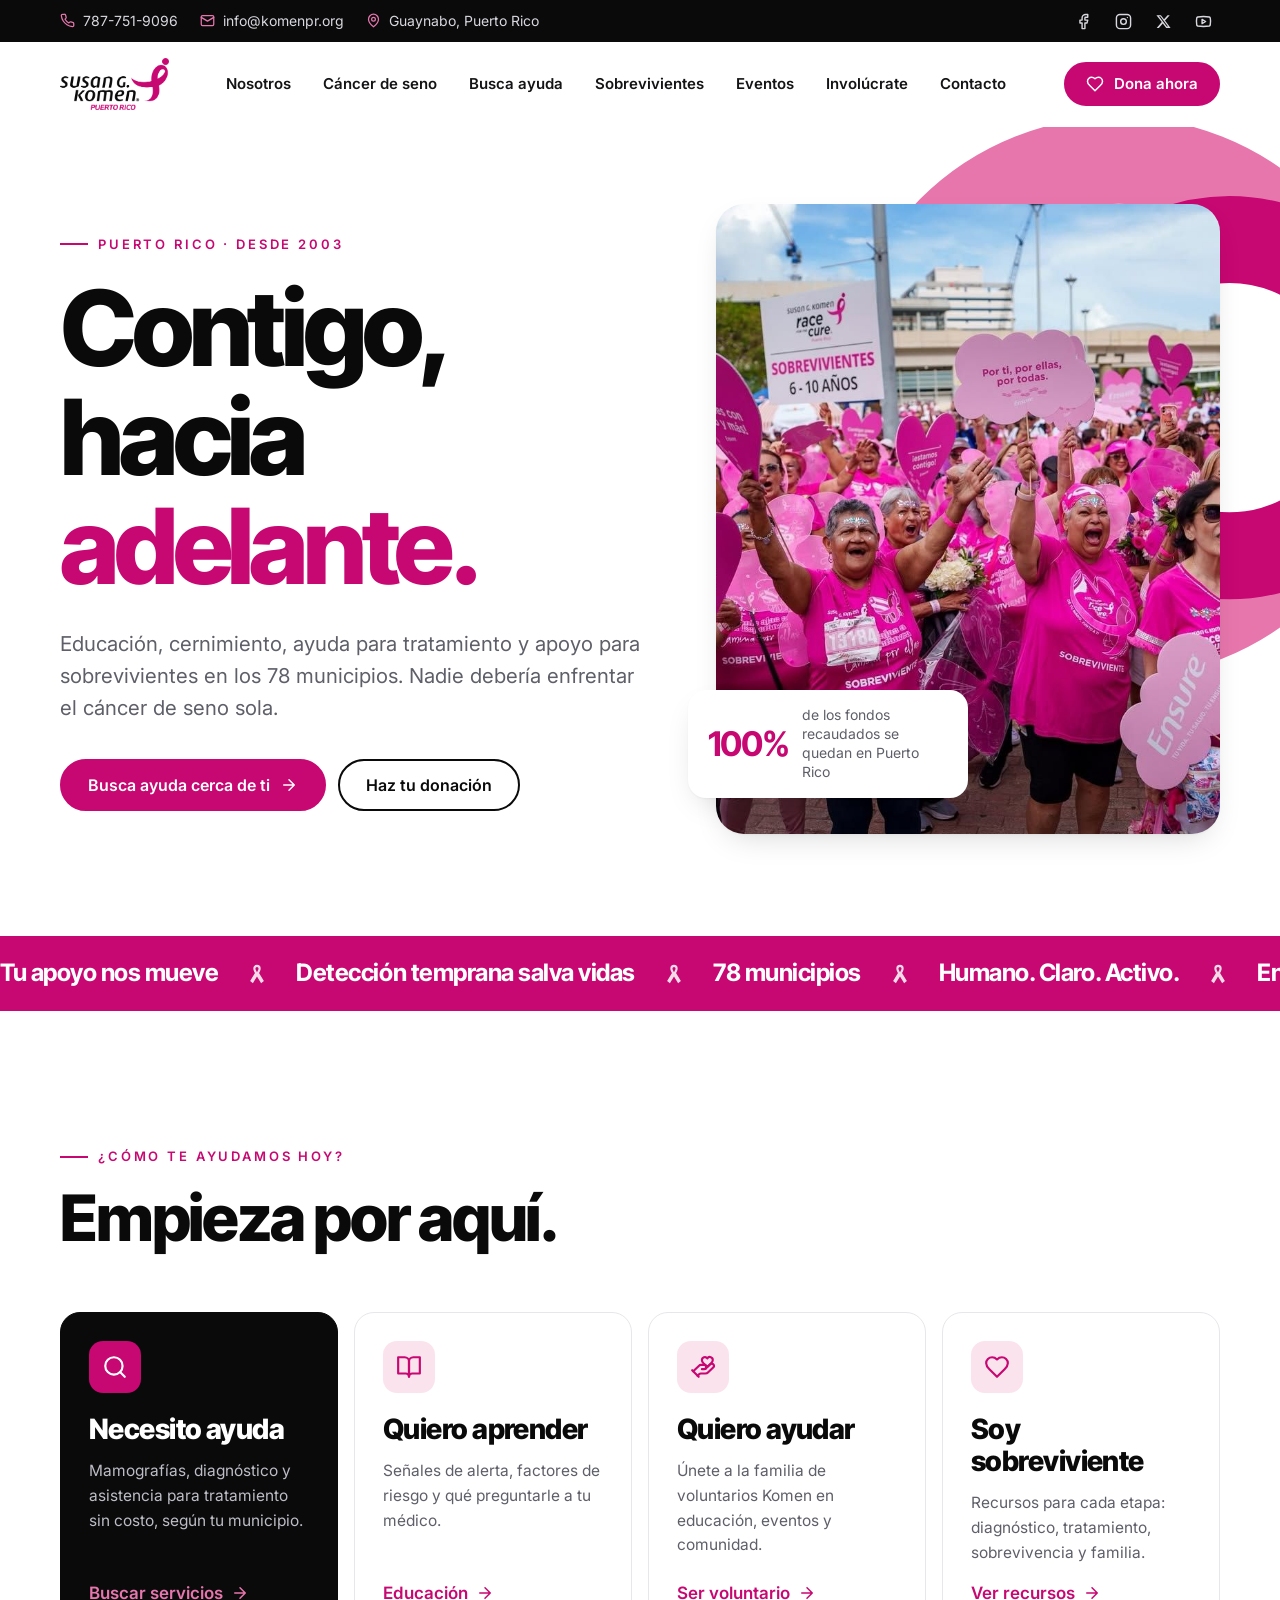
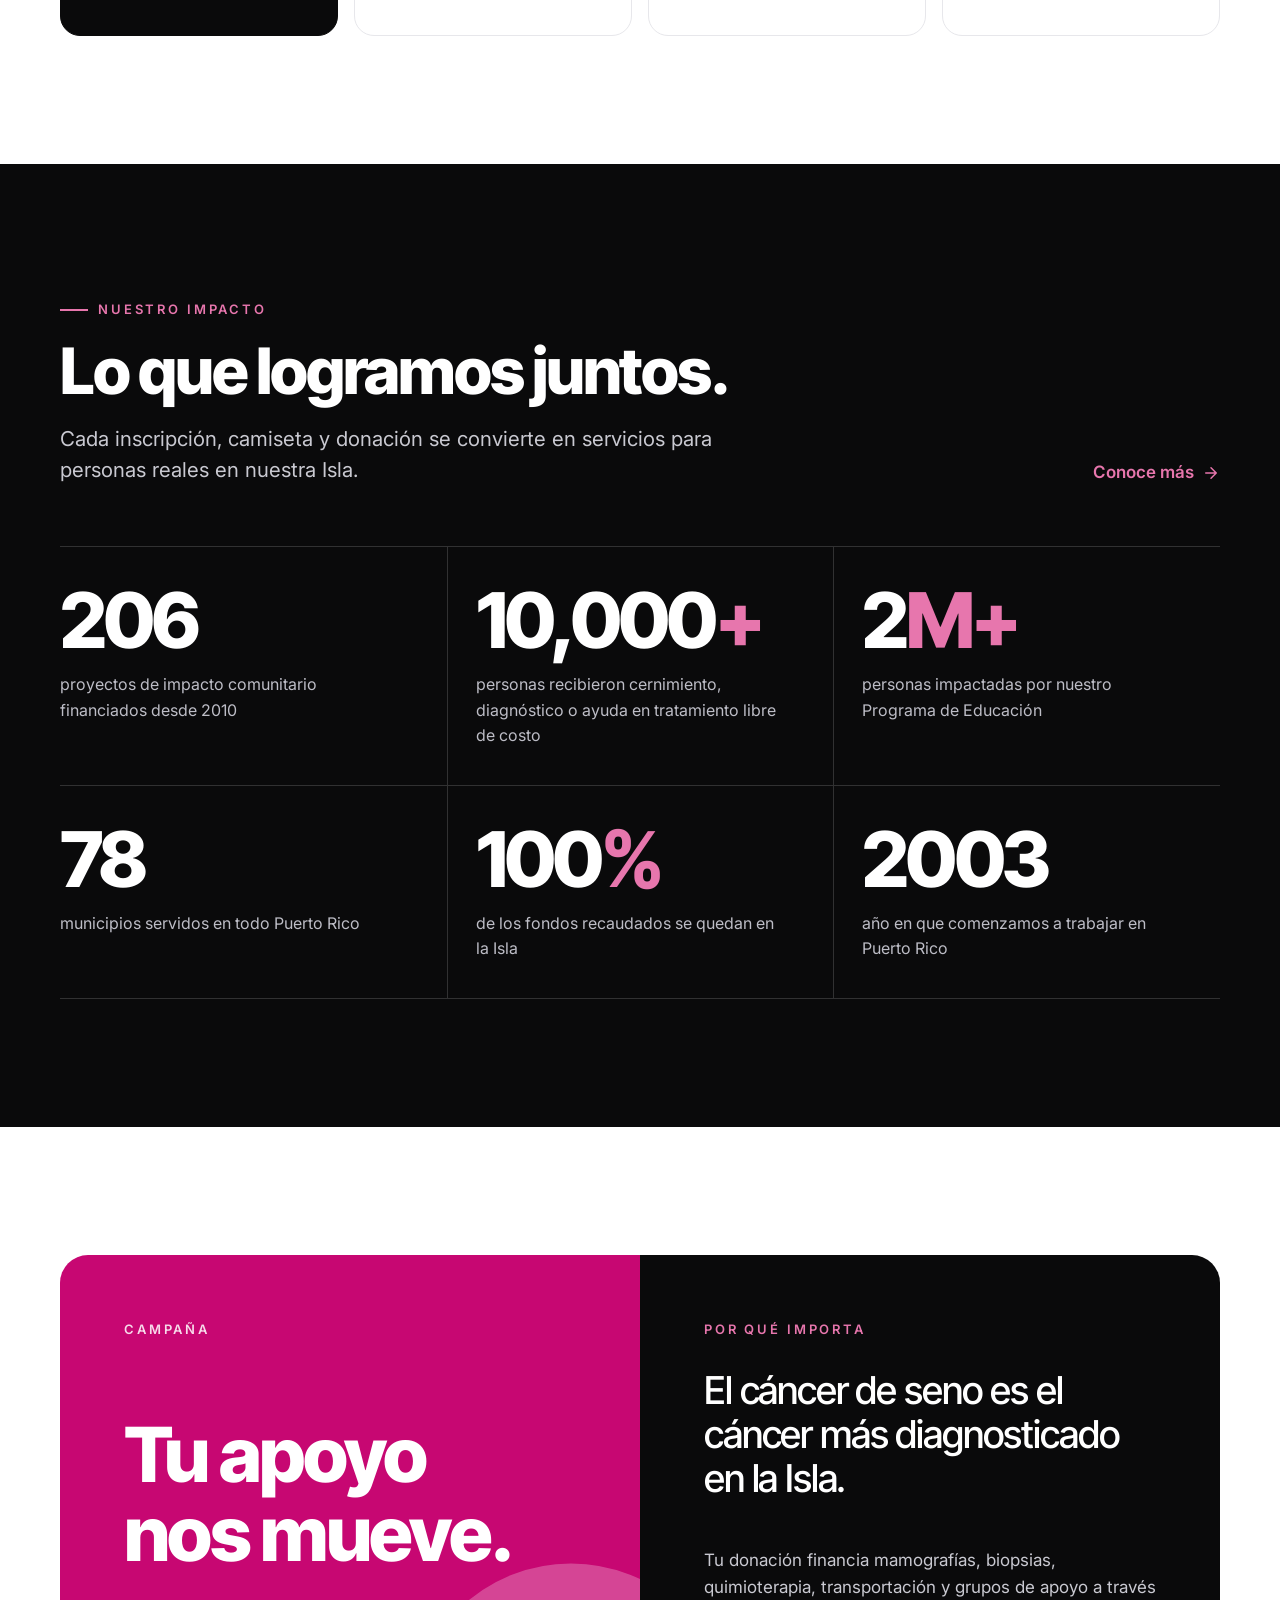
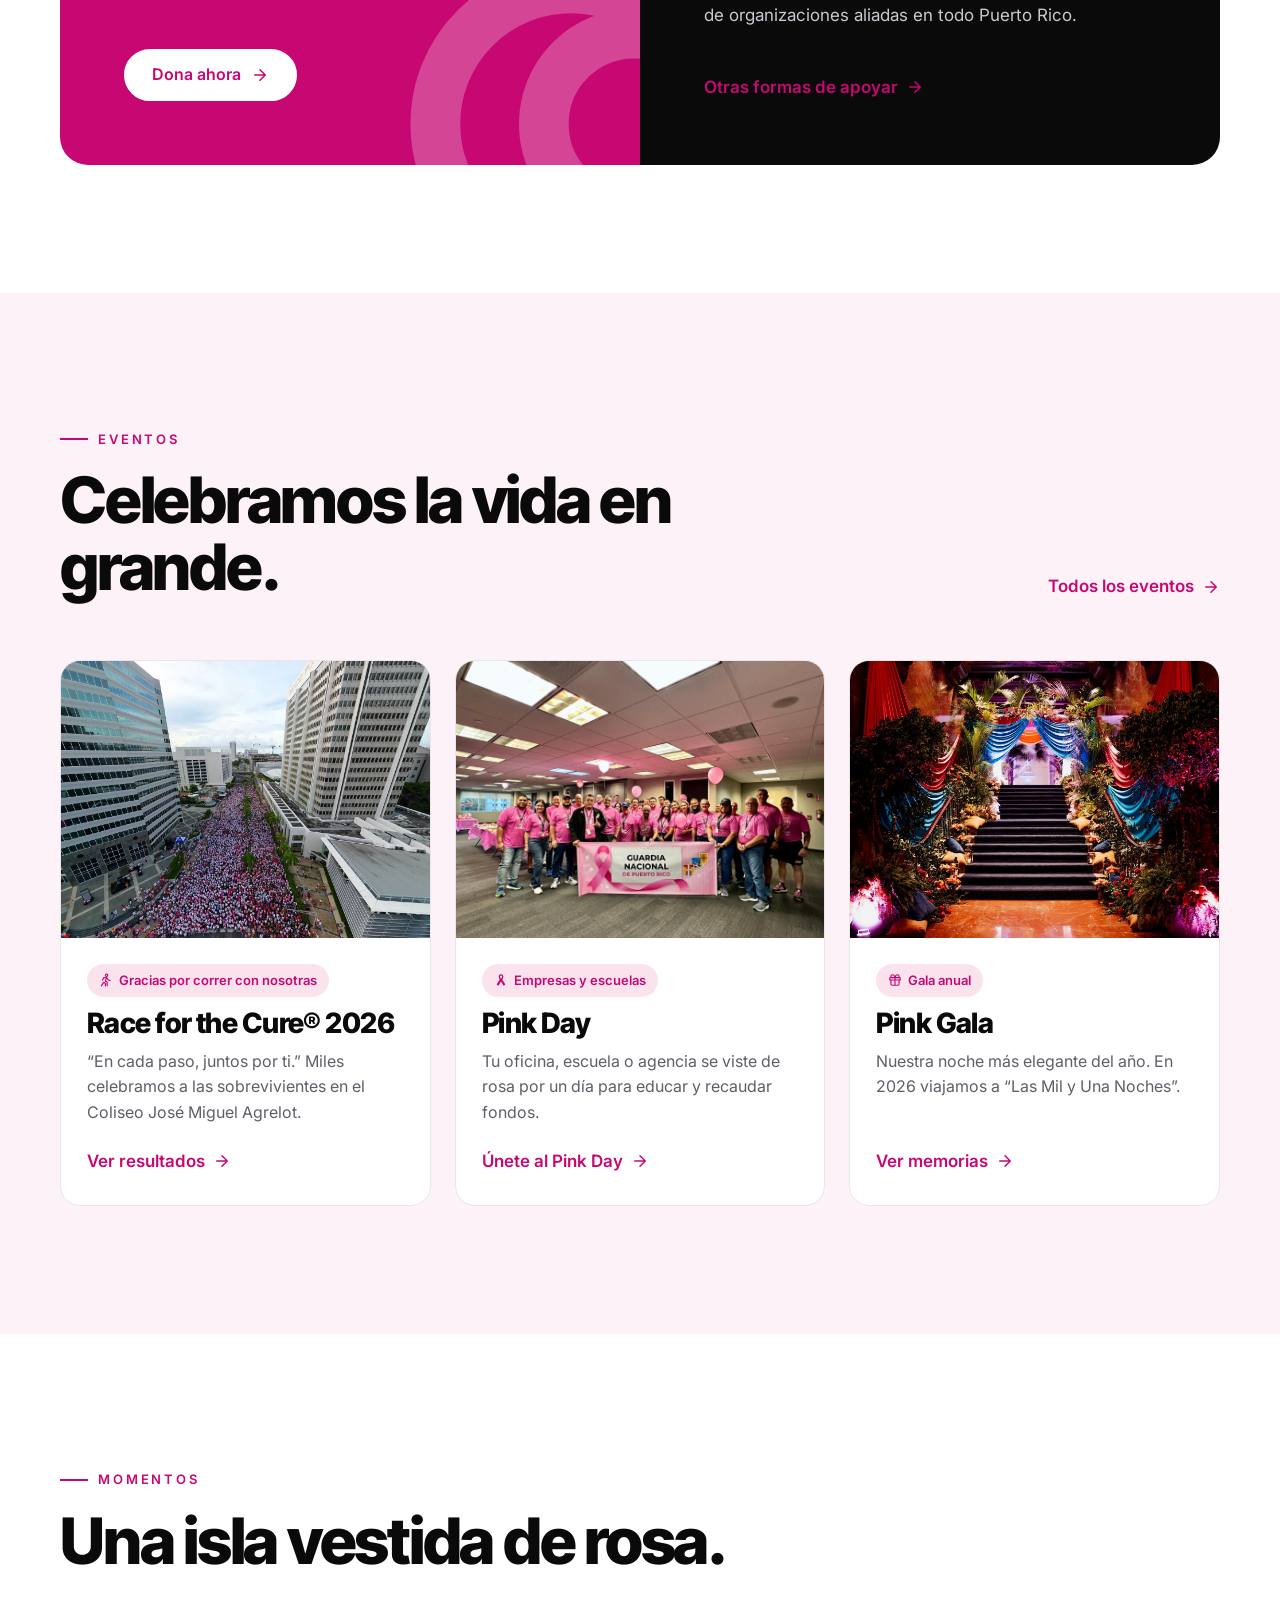
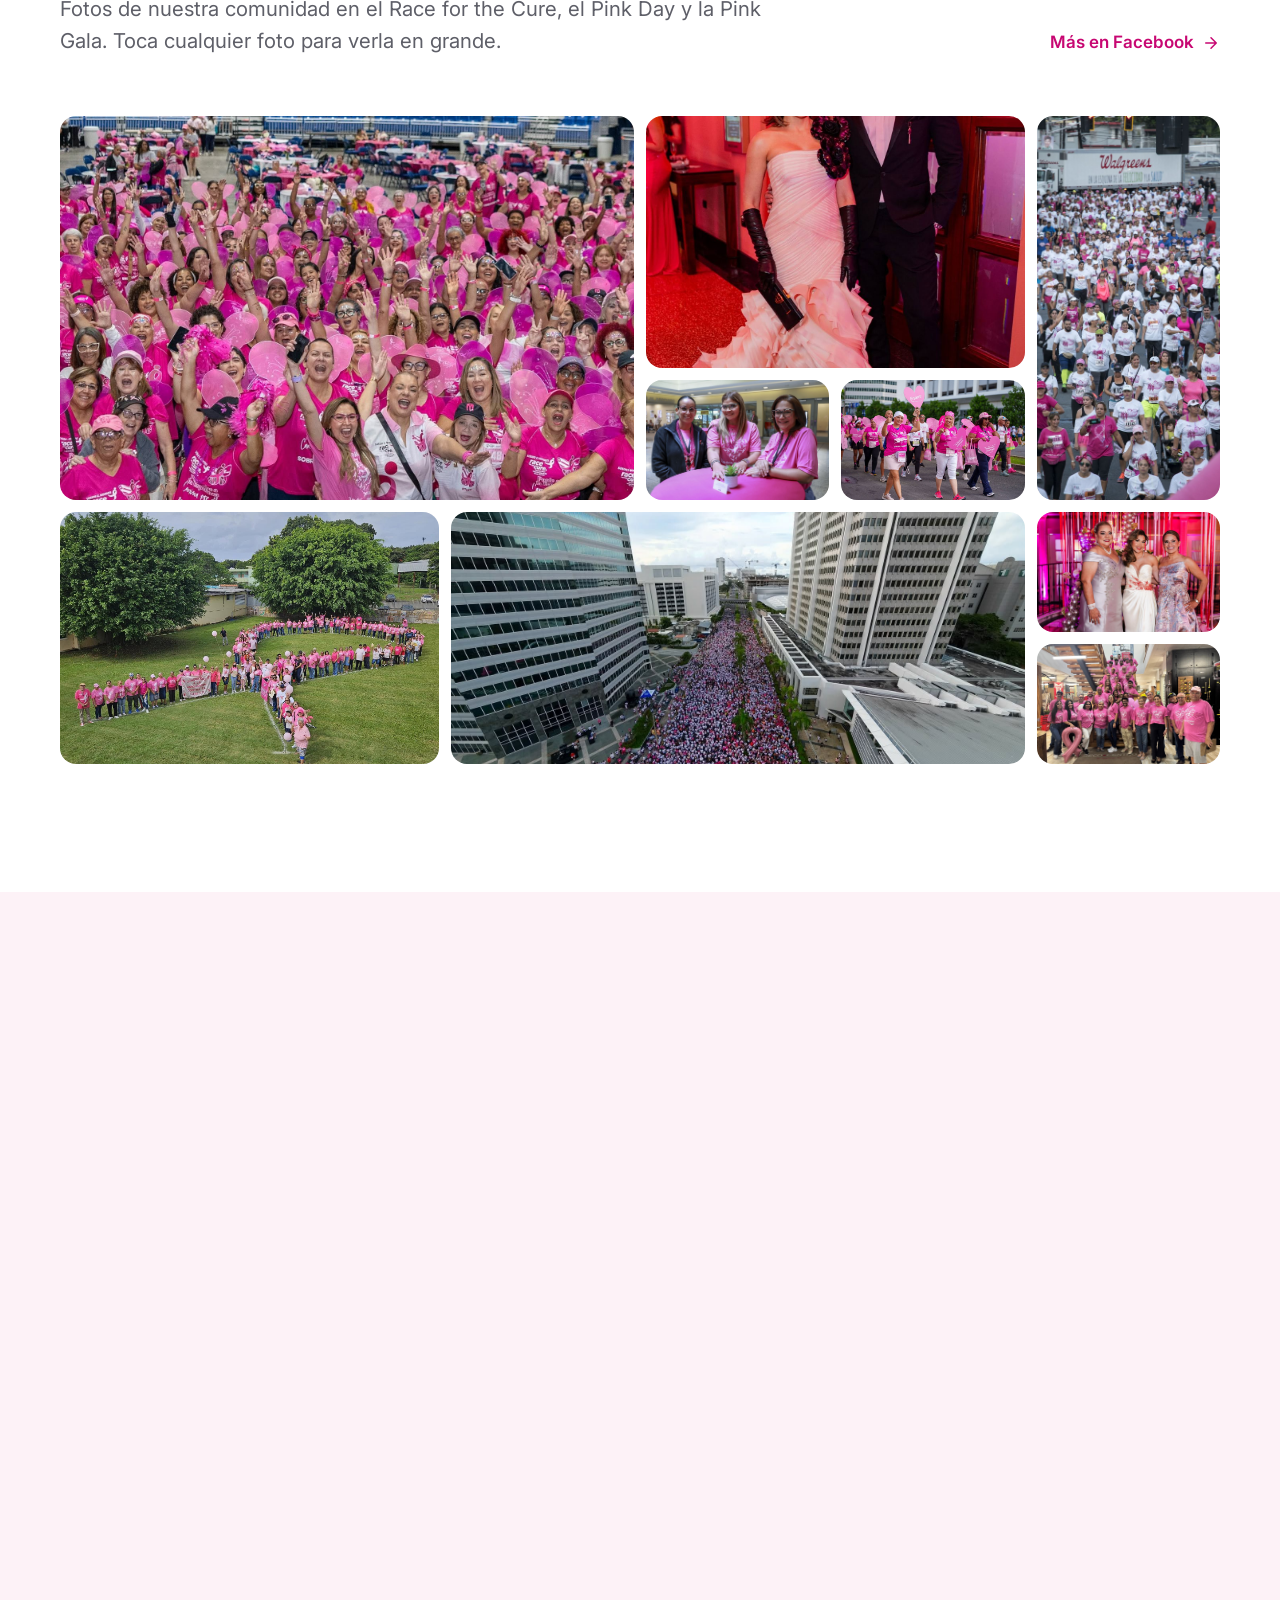
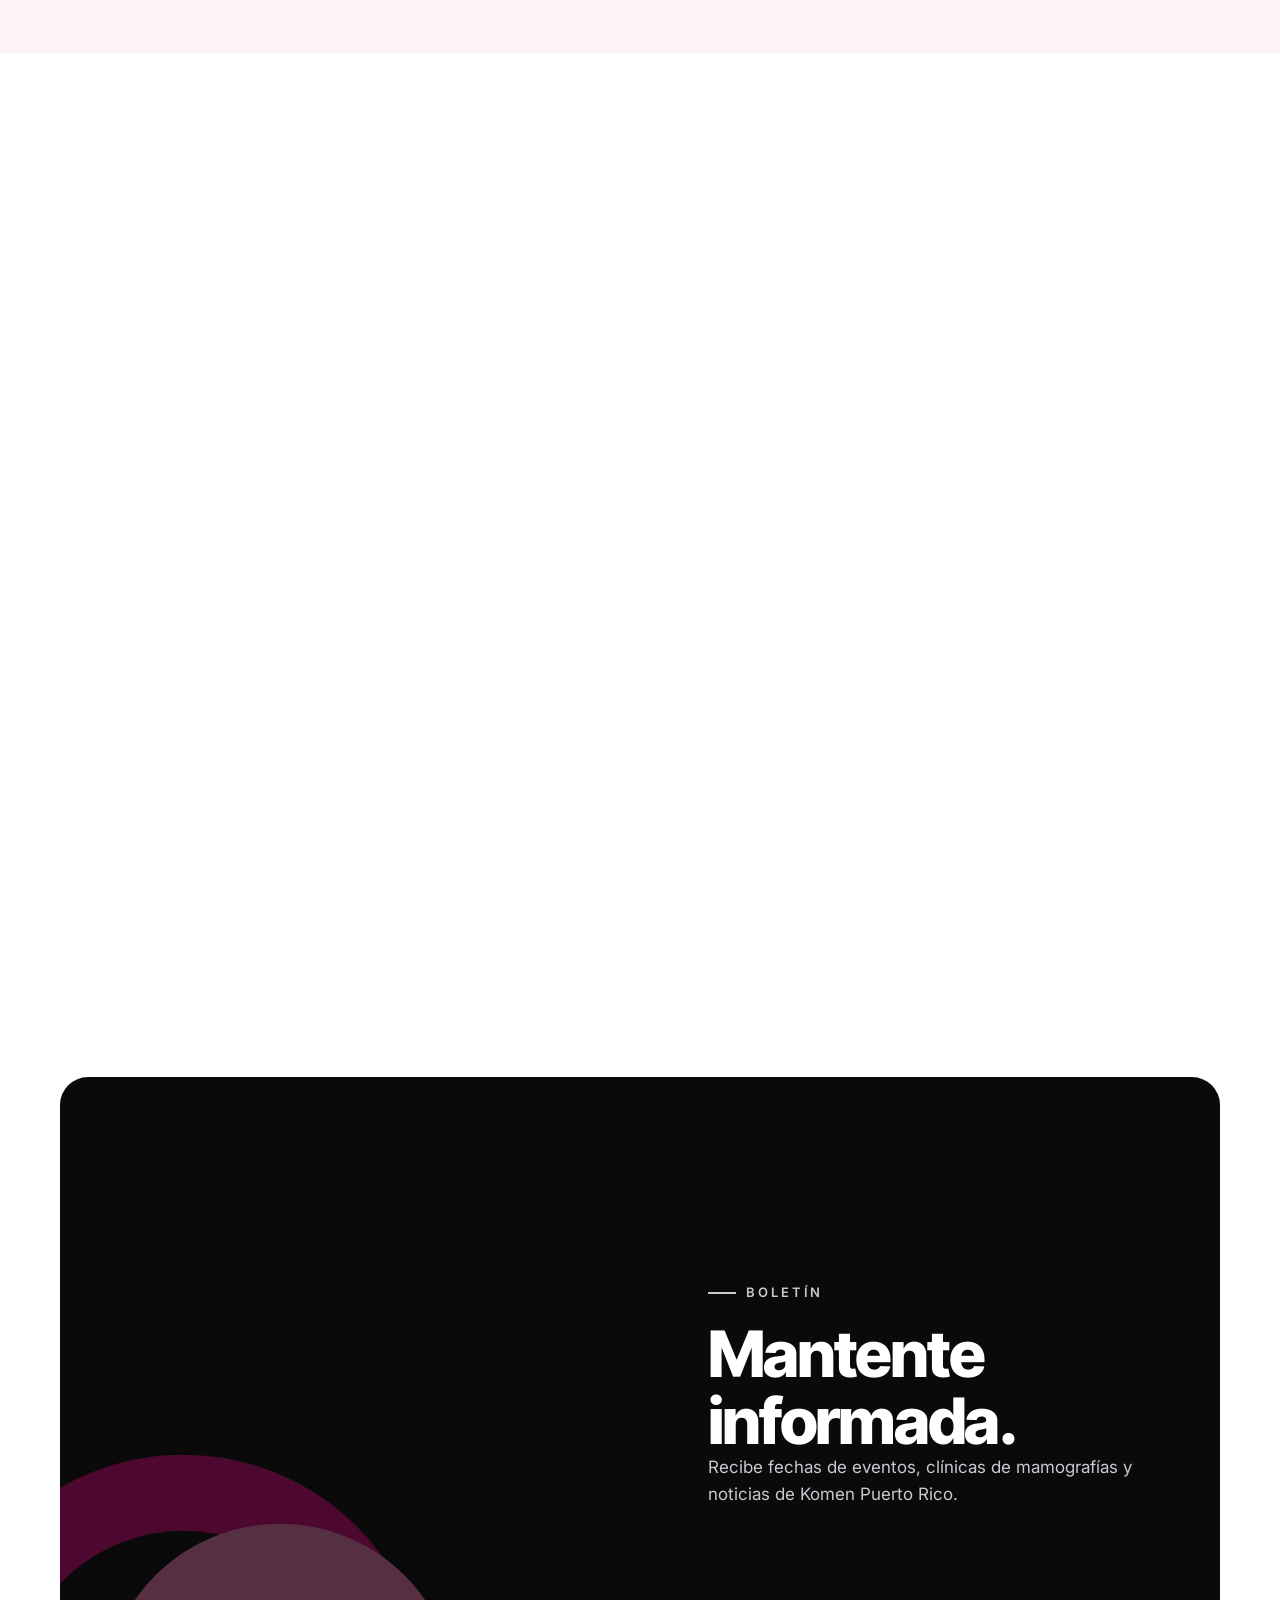
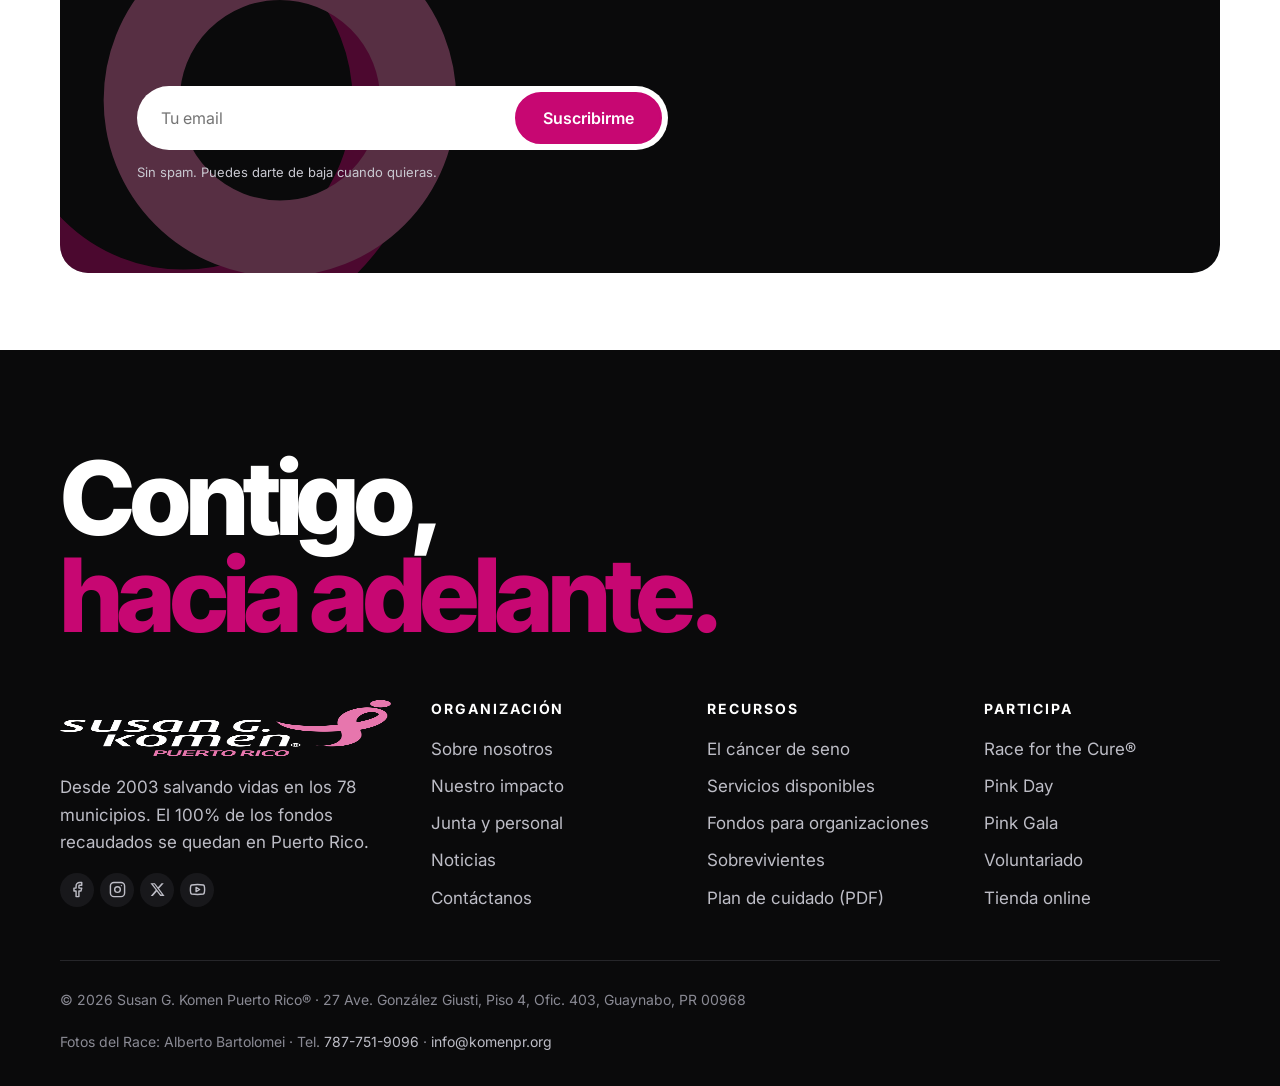
==== index.html @ 0c007106 "Rediseño del sitio de Susan G. Komen Puerto Rico Sitio estático de 8 páginas basado en el brand boar" ====
<!doctype html>
<html lang="es">
<head>
<meta charset="utf-8">
<meta name="viewport" content="width=device-width, initial-scale=1">
<title>Susan G. Komen Puerto Rico</title>
<meta name="description" content="Susan G. Komen Puerto Rico: educación, cernimiento, ayuda para tratamiento y apoyo a sobrevivientes de cáncer de seno en los 78 municipios. El 100% de los fondos se queda en Puerto Rico.">
<meta name="theme-color" content="#C70772">
<meta property="og:title" content="Susan G. Komen Puerto Rico">
<meta property="og:description" content="Susan G. Komen Puerto Rico: educación, cernimiento, ayuda para tratamiento y apoyo a sobrevivientes de cáncer de seno en los 78 municipios. El 100% de los fondos se queda en Puerto Rico.">
<meta property="og:image" content="img/photos/r25-celebracion.jpg">
<meta property="og:locale" content="es_PR">
<link rel="icon" href="data:image/svg+xml,%3Csvg xmlns='http://www.w3.org/2000/svg' viewBox='0 0 24 24'%3E%3Cpath fill='%23C70772' d='M12 2a4 4 0 0 0-4 4c0 1.7.8 3.3 1.8 5L4.5 19.5 7.5 22 12 14.6 16.5 22l3-2.5-5.3-8.5C15.2 9.3 16 7.7 16 6a4 4 0 0 0-4-4Zm0 2.3A1.7 1.7 0 0 1 13.7 6c0 .9-.6 2.2-1.7 4-1.1-1.8-1.7-3.1-1.7-4A1.7 1.7 0 0 1 12 4.3Z'/%3E%3C/svg%3E">
<link rel="preconnect" href="https://fonts.googleapis.com">
<link rel="preconnect" href="https://fonts.gstatic.com" crossorigin>
<link href="https://fonts.googleapis.com/css2?family=Inter:wght@400;500;600;700&family=Inter+Tight:wght@500;700;800&display=swap" rel="stylesheet">
<link rel="stylesheet" href="assets/css/styles.css">
</head>
<body>
<a class="skip" href="#main">Saltar al contenido</a>
<div class="topbar"><div class="wrap">
  <div class="topbar__info">
    <span><svg viewBox="0 0 24 24" fill="none" stroke="currentColor" stroke-width="2" stroke-linecap="round" stroke-linejoin="round" aria-hidden="true"><path d="M22 16.92v3a2 2 0 0 1-2.18 2 19.79 19.79 0 0 1-8.63-3.07 19.5 19.5 0 0 1-6-6 19.79 19.79 0 0 1-3.07-8.67A2 2 0 0 1 4.11 2h3a2 2 0 0 1 2 1.72c.13.96.36 1.9.7 2.81a2 2 0 0 1-.45 2.11L8.09 9.91a16 16 0 0 0 6 6l1.27-1.27a2 2 0 0 1 2.11-.45c.91.34 1.85.57 2.81.7A2 2 0 0 1 22 16.92z"/></svg><a href="tel:+17877519096">787-751-9096</a></span>
    <span><svg viewBox="0 0 24 24" fill="none" stroke="currentColor" stroke-width="2" stroke-linecap="round" stroke-linejoin="round" aria-hidden="true"><rect x="2" y="4" width="20" height="16" rx="2"/><path d="m22 7-10 6L2 7"/></svg><a href="mailto:info@komenpr.org">info@komenpr.org</a></span>
    <span><svg viewBox="0 0 24 24" fill="none" stroke="currentColor" stroke-width="2" stroke-linecap="round" stroke-linejoin="round" aria-hidden="true"><path d="M20 10c0 6-8 12-8 12s-8-6-8-12a8 8 0 0 1 16 0Z"/><circle cx="12" cy="10" r="3"/></svg>Guaynabo, Puerto Rico</span>
  </div>
  <div class="social">
    <a href="https://facebook.com/komenpr" aria-label="Facebook" target="_blank" rel="noopener"><svg viewBox="0 0 24 24" fill="none" stroke="currentColor" stroke-width="2" stroke-linecap="round" stroke-linejoin="round" aria-hidden="true"><path d="M18 2h-3a5 5 0 0 0-5 5v3H7v4h3v8h4v-8h3l1-4h-4V7a1 1 0 0 1 1-1h3z"/></svg></a>
    <a href="https://instagram.com/komenpr" aria-label="Instagram" target="_blank" rel="noopener"><svg viewBox="0 0 24 24" fill="none" stroke="currentColor" stroke-width="2" stroke-linecap="round" stroke-linejoin="round" aria-hidden="true"><rect x="2" y="2" width="20" height="20" rx="5"/><circle cx="12" cy="12" r="4"/><path d="M17.5 6.5h.01"/></svg></a>
    <a href="https://twitter.com/komenpr" aria-label="X (Twitter)" target="_blank" rel="noopener"><svg viewBox="0 0 24 24" fill="currentColor" aria-hidden="true"><path d="M17.75 3h3.07l-6.7 7.66L22 21h-6.17l-4.83-6.32L5.47 21H2.4l7.17-8.2L2 3h6.33l4.37 5.77L17.75 3Zm-1.08 16.2h1.7L7.4 4.72H5.58L16.67 19.2Z"/></svg></a>
    <a href="https://www.youtube.com/@susang.komenpuertorico116" aria-label="YouTube" target="_blank" rel="noopener"><svg viewBox="0 0 24 24" fill="none" stroke="currentColor" stroke-width="2" stroke-linecap="round" stroke-linejoin="round" aria-hidden="true"><path d="M2.5 17a24.12 24.12 0 0 1 0-10 2 2 0 0 1 1.4-1.4 49.56 49.56 0 0 1 16.2 0A2 2 0 0 1 21.5 7a24.12 24.12 0 0 1 0 10 2 2 0 0 1-1.4 1.4 49.55 49.55 0 0 1-16.2 0A2 2 0 0 1 2.5 17"/><path d="m10 15 5-3-5-3z"/></svg></a>
  </div>
</div></div>
<header class="header"><div class="wrap">
  <a class="brand" href="index.html" aria-label="Susan G. Komen Puerto Rico — inicio"><img src="img/site/logo-dark.png" alt="Susan G. Komen Puerto Rico" width="640" height="306"></a>
  <nav class="nav" aria-label="Principal"><a href="nosotros.html">Nosotros</a><a href="cancer-de-seno.html">Cáncer de seno</a><a href="ayuda.html">Busca ayuda</a><a href="sobrevivientes.html">Sobrevivientes</a><a href="eventos.html">Eventos</a><a href="involucrate.html">Involúcrate</a><a href="contacto.html">Contacto</a></nav>
  <div class="header__cta">
    <a class="btn btn--sm" href="https://www.paypal.com/donate/?hosted_button_id=FUBL99RVP8JZC" target="_blank" rel="noopener"><svg viewBox="0 0 24 24" fill="none" stroke="currentColor" stroke-width="2" stroke-linecap="round" stroke-linejoin="round" aria-hidden="true"><path d="M19 14c1.49-1.46 3-3.21 3-5.5A5.5 5.5 0 0 0 16.5 3c-1.76 0-3 .5-4.5 2-1.5-1.5-2.74-2-4.5-2A5.5 5.5 0 0 0 2 8.5c0 2.3 1.5 4.05 3 5.5l7 7Z"/></svg>Dona ahora</a>
    <button class="menu-btn" aria-label="Abrir menú" aria-expanded="false" aria-controls="mnav"><svg viewBox="0 0 24 24" fill="none" stroke="currentColor" stroke-width="2" stroke-linecap="round" stroke-linejoin="round" aria-hidden="true"><path d="M4 7h16M4 12h16M4 17h16"/></svg></button>
  </div>
</div></header>
<div class="mnav" id="mnav" role="dialog" aria-modal="true" aria-label="Menú">
  <div class="mnav__top"><img src="img/site/logo-light.png" alt="Susan G. Komen Puerto Rico" width="640" height="306"><button class="mnav__close" aria-label="Cerrar menú"><svg viewBox="0 0 24 24" fill="none" stroke="currentColor" stroke-width="2" stroke-linecap="round" stroke-linejoin="round" aria-hidden="true"><path d="M18 6 6 18M6 6l12 12"/></svg></button></div>
  <nav aria-label="Móvil"><a href="index.html" aria-current="page">Inicio</a><a href="nosotros.html">Nosotros</a><a href="cancer-de-seno.html">Cáncer de seno</a><a href="ayuda.html">Busca ayuda</a><a href="sobrevivientes.html">Sobrevivientes</a><a href="eventos.html">Eventos</a><a href="involucrate.html">Involúcrate</a><a href="contacto.html">Contacto</a></nav>
  <a class="btn" href="https://www.paypal.com/donate/?hosted_button_id=FUBL99RVP8JZC" target="_blank" rel="noopener"><svg viewBox="0 0 24 24" fill="none" stroke="currentColor" stroke-width="2" stroke-linecap="round" stroke-linejoin="round" aria-hidden="true"><path d="M19 14c1.49-1.46 3-3.21 3-5.5A5.5 5.5 0 0 0 16.5 3c-1.76 0-3 .5-4.5 2-1.5-1.5-2.74-2-4.5-2A5.5 5.5 0 0 0 2 8.5c0 2.3 1.5 4.05 3 5.5l7 7Z"/></svg>Dona ahora</a>
</div>
<main id="main">

<section class="hero"><div class="wrap hero__grid">
  <div>
    <p class="kicker reveal">Puerto Rico · Desde 2003</p>
    <h1 class="reveal reveal-d1"><span class="line">Contigo,</span><span class="line">hacia <span class="accent">adelante.</span></span></h1>
    <p class="lead reveal reveal-d2">Educación, cernimiento, ayuda para tratamiento y apoyo para sobrevivientes en los 78 municipios. Nadie debería enfrentar el cáncer de seno sola.</p>
    <div class="btn-row reveal reveal-d3">
      <a class="btn" href="ayuda.html">Busca ayuda cerca de ti <svg viewBox="0 0 24 24" fill="none" stroke="currentColor" stroke-width="2" stroke-linecap="round" stroke-linejoin="round" aria-hidden="true"><path d="M5 12h14M12 5l7 7-7 7"/></svg></a>
      <a class="btn btn--ghost" href="https://www.paypal.com/donate/?hosted_button_id=FUBL99RVP8JZC" target="_blank" rel="noopener">Haz tu donación</a>
    </div>
  </div>
  <div class="hero__media reveal reveal-d2">
    <svg class="rings " viewBox="1012 152 376 356" aria-hidden="true"><circle cx="1190" cy="330" r="150" stroke="#E776AD" stroke-width="55"/><circle cx="1260" cy="330" r="100" stroke="#C70772" stroke-width="55"/></svg>
    <div class="photo"><img src="img/photos/r25-celebracion.jpg" alt="Sobrevivientes celebrando con corazones rosados en el Race for the Cure 2025" fetchpriority="high" style="object-position:40% 50%"></div>
    <div class="hero__badge"><strong>100%</strong><span>de los fondos recaudados se quedan en Puerto Rico</span></div>
  </div>
</div></section>

<div class="marquee" aria-hidden="true"><div class="marquee__track">
  <span class="marquee__item">Tu apoyo nos mueve<svg viewBox="0 0 24 24" fill="currentColor" aria-hidden="true"><path d="M12 2a4 4 0 0 0-4 4c0 1.7.8 3.3 1.8 5L4.5 19.5 7.5 22 12 14.6 16.5 22l3-2.5-5.3-8.5C15.2 9.3 16 7.7 16 6a4 4 0 0 0-4-4Zm0 2.3A1.7 1.7 0 0 1 13.7 6c0 .9-.6 2.2-1.7 4-1.1-1.8-1.7-3.1-1.7-4A1.7 1.7 0 0 1 12 4.3Z"/></svg></span><span class="marquee__item">Detección temprana salva vidas<svg viewBox="0 0 24 24" fill="currentColor" aria-hidden="true"><path d="M12 2a4 4 0 0 0-4 4c0 1.7.8 3.3 1.8 5L4.5 19.5 7.5 22 12 14.6 16.5 22l3-2.5-5.3-8.5C15.2 9.3 16 7.7 16 6a4 4 0 0 0-4-4Zm0 2.3A1.7 1.7 0 0 1 13.7 6c0 .9-.6 2.2-1.7 4-1.1-1.8-1.7-3.1-1.7-4A1.7 1.7 0 0 1 12 4.3Z"/></svg></span><span class="marquee__item">78 municipios<svg viewBox="0 0 24 24" fill="currentColor" aria-hidden="true"><path d="M12 2a4 4 0 0 0-4 4c0 1.7.8 3.3 1.8 5L4.5 19.5 7.5 22 12 14.6 16.5 22l3-2.5-5.3-8.5C15.2 9.3 16 7.7 16 6a4 4 0 0 0-4-4Zm0 2.3A1.7 1.7 0 0 1 13.7 6c0 .9-.6 2.2-1.7 4-1.1-1.8-1.7-3.1-1.7-4A1.7 1.7 0 0 1 12 4.3Z"/></svg></span><span class="marquee__item">Humano. Claro. Activo.<svg viewBox="0 0 24 24" fill="currentColor" aria-hidden="true"><path d="M12 2a4 4 0 0 0-4 4c0 1.7.8 3.3 1.8 5L4.5 19.5 7.5 22 12 14.6 16.5 22l3-2.5-5.3-8.5C15.2 9.3 16 7.7 16 6a4 4 0 0 0-4-4Zm0 2.3A1.7 1.7 0 0 1 13.7 6c0 .9-.6 2.2-1.7 4-1.1-1.8-1.7-3.1-1.7-4A1.7 1.7 0 0 1 12 4.3Z"/></svg></span><span class="marquee__item">En cada paso, juntos por ti<svg viewBox="0 0 24 24" fill="currentColor" aria-hidden="true"><path d="M12 2a4 4 0 0 0-4 4c0 1.7.8 3.3 1.8 5L4.5 19.5 7.5 22 12 14.6 16.5 22l3-2.5-5.3-8.5C15.2 9.3 16 7.7 16 6a4 4 0 0 0-4-4Zm0 2.3A1.7 1.7 0 0 1 13.7 6c0 .9-.6 2.2-1.7 4-1.1-1.8-1.7-3.1-1.7-4A1.7 1.7 0 0 1 12 4.3Z"/></svg></span><span class="marquee__item">Tu apoyo nos mueve<svg viewBox="0 0 24 24" fill="currentColor" aria-hidden="true"><path d="M12 2a4 4 0 0 0-4 4c0 1.7.8 3.3 1.8 5L4.5 19.5 7.5 22 12 14.6 16.5 22l3-2.5-5.3-8.5C15.2 9.3 16 7.7 16 6a4 4 0 0 0-4-4Zm0 2.3A1.7 1.7 0 0 1 13.7 6c0 .9-.6 2.2-1.7 4-1.1-1.8-1.7-3.1-1.7-4A1.7 1.7 0 0 1 12 4.3Z"/></svg></span><span class="marquee__item">Detección temprana salva vidas<svg viewBox="0 0 24 24" fill="currentColor" aria-hidden="true"><path d="M12 2a4 4 0 0 0-4 4c0 1.7.8 3.3 1.8 5L4.5 19.5 7.5 22 12 14.6 16.5 22l3-2.5-5.3-8.5C15.2 9.3 16 7.7 16 6a4 4 0 0 0-4-4Zm0 2.3A1.7 1.7 0 0 1 13.7 6c0 .9-.6 2.2-1.7 4-1.1-1.8-1.7-3.1-1.7-4A1.7 1.7 0 0 1 12 4.3Z"/></svg></span><span class="marquee__item">78 municipios<svg viewBox="0 0 24 24" fill="currentColor" aria-hidden="true"><path d="M12 2a4 4 0 0 0-4 4c0 1.7.8 3.3 1.8 5L4.5 19.5 7.5 22 12 14.6 16.5 22l3-2.5-5.3-8.5C15.2 9.3 16 7.7 16 6a4 4 0 0 0-4-4Zm0 2.3A1.7 1.7 0 0 1 13.7 6c0 .9-.6 2.2-1.7 4-1.1-1.8-1.7-3.1-1.7-4A1.7 1.7 0 0 1 12 4.3Z"/></svg></span><span class="marquee__item">Humano. Claro. Activo.<svg viewBox="0 0 24 24" fill="currentColor" aria-hidden="true"><path d="M12 2a4 4 0 0 0-4 4c0 1.7.8 3.3 1.8 5L4.5 19.5 7.5 22 12 14.6 16.5 22l3-2.5-5.3-8.5C15.2 9.3 16 7.7 16 6a4 4 0 0 0-4-4Zm0 2.3A1.7 1.7 0 0 1 13.7 6c0 .9-.6 2.2-1.7 4-1.1-1.8-1.7-3.1-1.7-4A1.7 1.7 0 0 1 12 4.3Z"/></svg></span><span class="marquee__item">En cada paso, juntos por ti<svg viewBox="0 0 24 24" fill="currentColor" aria-hidden="true"><path d="M12 2a4 4 0 0 0-4 4c0 1.7.8 3.3 1.8 5L4.5 19.5 7.5 22 12 14.6 16.5 22l3-2.5-5.3-8.5C15.2 9.3 16 7.7 16 6a4 4 0 0 0-4-4Zm0 2.3A1.7 1.7 0 0 1 13.7 6c0 .9-.6 2.2-1.7 4-1.1-1.8-1.7-3.1-1.7-4A1.7 1.7 0 0 1 12 4.3Z"/></svg></span>
</div></div>

<section class="section"><div class="wrap">
  <div class="shead reveal"><div><p class="kicker">¿Cómo te ayudamos hoy?</p><h2>Empieza por aquí.</h2></div></div>
  <div class="paths">
    <a class="path path--featured reveal" href="ayuda.html"><span class="path__icon"><svg viewBox="0 0 24 24" fill="none" stroke="currentColor" stroke-width="2" stroke-linecap="round" stroke-linejoin="round" aria-hidden="true"><circle cx="11" cy="11" r="8"/><path d="m21 21-4.3-4.3"/></svg></span><h3>Necesito ayuda</h3><p>Mamografías, diagnóstico y asistencia para tratamiento sin costo, según tu municipio.</p><span class="link-arrow">Buscar servicios <svg viewBox="0 0 24 24" fill="none" stroke="currentColor" stroke-width="2" stroke-linecap="round" stroke-linejoin="round" aria-hidden="true"><path d="M5 12h14M12 5l7 7-7 7"/></svg></span></a>
    <a class="path reveal reveal-d1" href="cancer-de-seno.html"><span class="path__icon"><svg viewBox="0 0 24 24" fill="none" stroke="currentColor" stroke-width="2" stroke-linecap="round" stroke-linejoin="round" aria-hidden="true"><path d="M2 3h6a4 4 0 0 1 4 4v14a3 3 0 0 0-3-3H2z"/><path d="M22 3h-6a4 4 0 0 0-4 4v14a3 3 0 0 1 3-3h7z"/></svg></span><h3>Quiero aprender</h3><p>Señales de alerta, factores de riesgo y qué preguntarle a tu médico.</p><span class="link-arrow">Educación <svg viewBox="0 0 24 24" fill="none" stroke="currentColor" stroke-width="2" stroke-linecap="round" stroke-linejoin="round" aria-hidden="true"><path d="M5 12h14M12 5l7 7-7 7"/></svg></span></a>
    <a class="path reveal reveal-d2" href="involucrate.html#voluntarios"><span class="path__icon"><svg viewBox="0 0 24 24" fill="none" stroke="currentColor" stroke-width="2" stroke-linecap="round" stroke-linejoin="round" aria-hidden="true"><path d="M11 14h2a2 2 0 1 0 0-4h-3c-.6 0-1.1.2-1.4.6L3 16"/><path d="m7 20 1.6-1.4c.3-.4.8-.6 1.4-.6h4c1.1 0 2.1-.4 2.8-1.2l4.6-4.4a2 2 0 0 0-2.75-2.91l-4.2 3.9"/><path d="m2 15 6 6"/><path d="M19.5 8.5c.7-.7 1.5-1.6 1.5-2.7A2.73 2.73 0 0 0 16 4a2.78 2.78 0 0 0-5 1.8c0 1.2.8 2 1.5 2.8L16 12Z"/></svg></span><h3>Quiero ayudar</h3><p>Únete a la familia de voluntarios Komen en educación, eventos y comunidad.</p><span class="link-arrow">Ser voluntario <svg viewBox="0 0 24 24" fill="none" stroke="currentColor" stroke-width="2" stroke-linecap="round" stroke-linejoin="round" aria-hidden="true"><path d="M5 12h14M12 5l7 7-7 7"/></svg></span></a>
    <a class="path reveal reveal-d3" href="sobrevivientes.html"><span class="path__icon"><svg viewBox="0 0 24 24" fill="none" stroke="currentColor" stroke-width="2" stroke-linecap="round" stroke-linejoin="round" aria-hidden="true"><path d="M19 14c1.49-1.46 3-3.21 3-5.5A5.5 5.5 0 0 0 16.5 3c-1.76 0-3 .5-4.5 2-1.5-1.5-2.74-2-4.5-2A5.5 5.5 0 0 0 2 8.5c0 2.3 1.5 4.05 3 5.5l7 7Z"/></svg></span><h3>Soy sobreviviente</h3><p>Recursos para cada etapa: diagnóstico, tratamiento, sobrevivencia y familia.</p><span class="link-arrow">Ver recursos <svg viewBox="0 0 24 24" fill="none" stroke="currentColor" stroke-width="2" stroke-linecap="round" stroke-linejoin="round" aria-hidden="true"><path d="M5 12h14M12 5l7 7-7 7"/></svg></span></a>
  </div>
</div></section>

<section class="section section--negro" id="impacto"><div class="wrap">
  <div class="shead reveal"><div><p class="kicker">Nuestro impacto</p><h2>Lo que logramos juntos.</h2><p class="lead">Cada inscripción, camiseta y donación se convierte en servicios para personas reales en nuestra Isla.</p></div>
  <a class="link-arrow" href="nosotros.html#impacto">Conoce más <svg viewBox="0 0 24 24" fill="none" stroke="currentColor" stroke-width="2" stroke-linecap="round" stroke-linejoin="round" aria-hidden="true"><path d="M5 12h14M12 5l7 7-7 7"/></svg></a></div>
  <div class="stats">
    <div class="stat reveal"><div class="stat__num"><span data-count="206">206</span></div><div class="stat__label">proyectos de impacto comunitario financiados desde 2010</div></div>
    <div class="stat reveal reveal-d1"><div class="stat__num"><span data-count="10000">10,000</span><em>+</em></div><div class="stat__label">personas recibieron cernimiento, diagnóstico o ayuda en tratamiento libre de costo</div></div>
    <div class="stat reveal reveal-d2"><div class="stat__num"><span data-count="2">2</span><em>M+</em></div><div class="stat__label">personas impactadas por nuestro Programa de Educación</div></div>
    <div class="stat reveal"><div class="stat__num"><span data-count="78">78</span></div><div class="stat__label">municipios servidos en todo Puerto Rico</div></div>
    <div class="stat reveal reveal-d1"><div class="stat__num"><span data-count="100">100</span><em>%</em></div><div class="stat__label">de los fondos recaudados se quedan en la Isla</div></div>
    <div class="stat reveal reveal-d2"><div class="stat__num">2003</div><div class="stat__label">año en que comenzamos a trabajar en Puerto Rico</div></div>
  </div>
</div></section>

<section class="section"><div class="wrap">
  <div class="split reveal">
    <div class="split__a"><span class="tag">Campaña</span><h2>Tu apoyo<br>nos mueve.</h2><div class="btn-row"><a class="btn btn--white" href="https://www.paypal.com/donate/?hosted_button_id=FUBL99RVP8JZC" target="_blank" rel="noopener">Dona ahora <svg viewBox="0 0 24 24" fill="none" stroke="currentColor" stroke-width="2" stroke-linecap="round" stroke-linejoin="round" aria-hidden="true"><path d="M5 12h14M12 5l7 7-7 7"/></svg></a></div><svg class="rings " viewBox="1012 152 376 356" aria-hidden="true"><circle cx="1190" cy="330" r="150" stroke="#ffffff" stroke-width="55"/><circle cx="1260" cy="330" r="100" stroke="#ffffff" stroke-width="55"/></svg></div>
    <div class="split__b"><span class="tag">Por qué importa</span><h3>El cáncer de seno es el cáncer más diagnosticado en la Isla.</h3><p>Tu donación financia mamografías, biopsias, quimioterapia, transportación y grupos de apoyo a través de organizaciones aliadas en todo Puerto Rico.</p><a class="link-arrow" href="involucrate.html">Otras formas de apoyar <svg viewBox="0 0 24 24" fill="none" stroke="currentColor" stroke-width="2" stroke-linecap="round" stroke-linejoin="round" aria-hidden="true"><path d="M5 12h14M12 5l7 7-7 7"/></svg></a></div>
  </div>
</div></section>

<section class="section section--rosa"><div class="wrap">
  <div class="shead reveal"><div><p class="kicker">Eventos</p><h2>Celebramos la vida en grande.</h2></div><a class="link-arrow" href="eventos.html">Todos los eventos <svg viewBox="0 0 24 24" fill="none" stroke="currentColor" stroke-width="2" stroke-linecap="round" stroke-linejoin="round" aria-hidden="true"><path d="M5 12h14M12 5l7 7-7 7"/></svg></a></div>
  <div class="cards">
    <a class="card reveal" href="eventos.html#race"><div class="card__media"><img src="img/photos/r25-aerea.jpg" alt="Vista aérea de la avenida llena de participantes del Race for the Cure" loading="lazy"></div>
      <div class="card__body"><span class="chip"><svg viewBox="0 0 24 24" fill="none" stroke="currentColor" stroke-width="2" stroke-linecap="round" stroke-linejoin="round" aria-hidden="true"><circle cx="13" cy="4" r="2"/><path d="m4 22 4-6 3 2v4"/><path d="M14 22v-6l-3-2 2-6"/><path d="M6 12l2-4 5 0 3 4 3 1"/></svg>Gracias por correr con nosotras</span><h3>Race for the Cure® 2026</h3><p>“En cada paso, juntos por ti.” Miles celebramos a las sobrevivientes en el Coliseo José Miguel Agrelot.</p><span class="link-arrow">Ver resultados <svg viewBox="0 0 24 24" fill="none" stroke="currentColor" stroke-width="2" stroke-linecap="round" stroke-linejoin="round" aria-hidden="true"><path d="M5 12h14M12 5l7 7-7 7"/></svg></span></div></a>
    <a class="card reveal reveal-d1" href="eventos.html#pinkday"><div class="card__media"><img src="img/photos/pinkday-guardia.jpg" alt="Grupo con camisetas del Pink Day" loading="lazy"></div>
      <div class="card__body"><span class="chip"><svg viewBox="0 0 24 24" fill="currentColor" aria-hidden="true"><path d="M12 2a4 4 0 0 0-4 4c0 1.7.8 3.3 1.8 5L4.5 19.5 7.5 22 12 14.6 16.5 22l3-2.5-5.3-8.5C15.2 9.3 16 7.7 16 6a4 4 0 0 0-4-4Zm0 2.3A1.7 1.7 0 0 1 13.7 6c0 .9-.6 2.2-1.7 4-1.1-1.8-1.7-3.1-1.7-4A1.7 1.7 0 0 1 12 4.3Z"/></svg>Empresas y escuelas</span><h3>Pink Day</h3><p>Tu oficina, escuela o agencia se viste de rosa por un día para educar y recaudar fondos.</p><span class="link-arrow">Únete al Pink Day <svg viewBox="0 0 24 24" fill="none" stroke="currentColor" stroke-width="2" stroke-linecap="round" stroke-linejoin="round" aria-hidden="true"><path d="M5 12h14M12 5l7 7-7 7"/></svg></span></div></a>
    <a class="card reveal reveal-d2" href="eventos.html#gala"><div class="card__media"><img src="img/photos/gala26-escalera.jpg" alt="Entrada decorada de la Pink Gala 2026" loading="lazy"></div>
      <div class="card__body"><span class="chip"><svg viewBox="0 0 24 24" fill="none" stroke="currentColor" stroke-width="2" stroke-linecap="round" stroke-linejoin="round" aria-hidden="true"><rect x="3" y="8" width="18" height="4" rx="1"/><path d="M12 8v13M19 12v7a2 2 0 0 1-2 2H7a2 2 0 0 1-2-2v-7"/><path d="M7.5 8a2.5 2.5 0 0 1 0-5C11 3 12 8 12 8s1-5 4.5-5a2.5 2.5 0 0 1 0 5"/></svg>Gala anual</span><h3>Pink Gala</h3><p>Nuestra noche más elegante del año. En 2026 viajamos a “Las Mil y Una Noches”.</p><span class="link-arrow">Ver memorias <svg viewBox="0 0 24 24" fill="none" stroke="currentColor" stroke-width="2" stroke-linecap="round" stroke-linejoin="round" aria-hidden="true"><path d="M5 12h14M12 5l7 7-7 7"/></svg></span></div></a>
  </div>
</div></section>

<section class="section"><div class="wrap">
  <div class="shead reveal"><div><p class="kicker">Momentos</p><h2>Una isla vestida de rosa.</h2><p class="lead">Fotos de nuestra comunidad en el Race for the Cure, el Pink Day y la Pink Gala. Toca cualquier foto para verla en grande.</p></div>
  <a class="link-arrow" href="https://facebook.com/komenpr" target="_blank" rel="noopener">Más en Facebook <svg viewBox="0 0 24 24" fill="none" stroke="currentColor" stroke-width="2" stroke-linecap="round" stroke-linejoin="round" aria-hidden="true"><path d="M5 12h14M12 5l7 7-7 7"/></svg></a></div>
  <div class="reveal"><div class="mosaic" data-gallery><button class="m-a" data-full="img/photos/r25-multitud.jpg" aria-label="Ver foto: Cientos de sobrevivientes celebrando en el Coliseo durante el Race for the Cure 2025"><img src="img/photos/r25-multitud.jpg" alt="Cientos de sobrevivientes celebrando en el Coliseo durante el Race for the Cure 2025" loading="lazy"></button><button class="m-b" data-full="img/photos/gala-pareja.jpg" aria-label="Ver foto: Invitados en la Pink Gala"><img src="img/photos/gala-pareja.jpg" alt="Invitados en la Pink Gala" loading="lazy"></button><button class="m-c" data-full="img/photos/race-2016-calle.jpg" aria-label="Ver foto: Corredoras en el Race for the Cure"><img src="img/photos/race-2016-calle.jpg" alt="Corredoras en el Race for the Cure" loading="lazy"></button><button class="m-e" data-full="img/photos/pinkday-amigas.jpg" aria-label="Ver foto: Participantes del Pink Day en AEELA"><img src="img/photos/pinkday-amigas.jpg" alt="Participantes del Pink Day en AEELA" loading="lazy"></button><button class="m-e" data-full="img/photos/r25-corazones.jpg" aria-label="Ver foto: Participantes con corazones rosados en el Race 2025"><img src="img/photos/r25-corazones.jpg" alt="Participantes con corazones rosados en el Race 2025" loading="lazy"></button><button class="m-d" data-full="img/photos/lazo-humano.jpg" aria-label="Ver foto: Empleados formando un lazo rosado humano en el Pink Day"><img src="img/photos/lazo-humano.jpg" alt="Empleados formando un lazo rosado humano en el Pink Day" loading="lazy"></button><button class="m-f" data-full="img/photos/r25-aerea.jpg" aria-label="Ver foto: Vista aérea del Race for the Cure 2025"><img src="img/photos/r25-aerea.jpg" alt="Vista aérea del Race for the Cure 2025" loading="lazy"></button><button class="m-e" data-full="img/photos/gala-trio-2.jpg" aria-label="Ver foto: Invitadas en la Pink Gala Pearls of Hope"><img src="img/photos/gala-trio-2.jpg" alt="Invitadas en la Pink Gala Pearls of Hope" loading="lazy"></button><button class="m-e" data-full="img/photos/pinkday-grupo-2.jpg" aria-label="Ver foto: Equipo de Deco Centro con camisetas del Pink Day"><img src="img/photos/pinkday-grupo-2.jpg" alt="Equipo de Deco Centro con camisetas del Pink Day" loading="lazy"></button></div></div>
</div></section>

<section class="section section--rosa"><div class="wrap quote">
  <div class="quote__img reveal"><img src="img/photos/race-sobreviviente.jpg" alt="Sobreviviente celebrando en el Race for the Cure" loading="lazy" style="object-position:60% 50%"></div>
  <div class="reveal reveal-d1">
    <p class="kicker">Sobrevivientes</p>
    <blockquote>Cada sobreviviente merece sentirse acompañada, celebrada y respaldada en cada paso de su camino.</blockquote>
    <p class="lead">Ya sea que te acaban de diagnosticar, estés en tratamiento o acompañes a un ser querido, tenemos recursos y asistencia para ti.</p>
    <div class="btn-row"><a class="btn btn--dark" href="sobrevivientes.html">Recursos para sobrevivientes <svg viewBox="0 0 24 24" fill="none" stroke="currentColor" stroke-width="2" stroke-linecap="round" stroke-linejoin="round" aria-hidden="true"><path d="M5 12h14M12 5l7 7-7 7"/></svg></a><a class="btn btn--ghost" href="https://komenpr.org/registro-de-sobrevivientes/" target="_blank" rel="noopener">Regístrate</a></div>
  </div>
</div></section>

<section class="section" id="noticias"><div class="wrap">
  <div class="shead reveal"><div><p class="kicker">Últimas noticias</p><h2>Lo nuevo en Komen PR.</h2></div></div>
  <div class="news">
    <a class="news__main reveal" href="https://komenpr.org/race-for-the-cure-de-susan-g-komen-puerto-rico-en-cada-paso-juntos-por-ti/" target="_blank" rel="noopener">
      <svg class="rings " viewBox="1012 152 376 356" aria-hidden="true"><circle cx="1190" cy="330" r="150" stroke="#C70772" stroke-width="55"/><circle cx="1260" cy="330" r="100" stroke="#E776AD" stroke-width="55"/></svg>
      <span class="meta">20 de agosto de 2026 · Race for the Cure</span>
      <h3>Race for the Cure: “En cada paso, juntos por ti”</h3>
      <p>La periodista Aixa Vázquez, de Noticentro al Amanecer, fue la madrina de la carrera 2026, uniendo su voz al mensaje de solidaridad con las sobrevivientes.</p>
      <span class="link-arrow">Leer más <svg viewBox="0 0 24 24" fill="none" stroke="currentColor" stroke-width="2" stroke-linecap="round" stroke-linejoin="round" aria-hidden="true"><path d="M5 12h14M12 5l7 7-7 7"/></svg></span>
    </a>
    <div class="news__side">
      <a class="card reveal reveal-d1" href="https://my.raceresult.com/417441/results" target="_blank" rel="noopener"><div class="card__body"><span class="chip chip--dark"><svg viewBox="0 0 24 24" fill="none" stroke="currentColor" stroke-width="2" stroke-linecap="round" stroke-linejoin="round" aria-hidden="true"><circle cx="13" cy="4" r="2"/><path d="m4 22 4-6 3 2v4"/><path d="M14 22v-6l-3-2 2-6"/><path d="M6 12l2-4 5 0 3 4 3 1"/></svg>Resultados</span><h3>Busca tu tiempo del Race for the Cure</h3><p>Consulta los resultados oficiales de la carrera.</p><span class="link-arrow">Ver resultados <svg viewBox="0 0 24 24" fill="none" stroke="currentColor" stroke-width="2" stroke-linecap="round" stroke-linejoin="round" aria-hidden="true"><path d="M5 12h14M12 5l7 7-7 7"/></svg></span></div></a>
      <a class="card reveal reveal-d2" href="https://susan-g-komen-puerto-rico-4.myshopify.com/" target="_blank" rel="noopener"><div class="card__body"><span class="chip"><svg viewBox="0 0 24 24" fill="none" stroke="currentColor" stroke-width="2" stroke-linecap="round" stroke-linejoin="round" aria-hidden="true"><path d="M6 2 3 6v14a2 2 0 0 0 2 2h14a2 2 0 0 0 2-2V6l-3-4Z"/><path d="M3 6h18M16 10a4 4 0 0 1-8 0"/></svg>Tienda</span><h3>Lleva el rosa contigo</h3><p>Cada compra en la tienda online apoya nuestros programas.</p><span class="link-arrow">Ir a la tienda <svg viewBox="0 0 24 24" fill="none" stroke="currentColor" stroke-width="2" stroke-linecap="round" stroke-linejoin="round" aria-hidden="true"><path d="M5 12h14M12 5l7 7-7 7"/></svg></span></div></a>
    </div>
  </div>
</div></section>

<section class="section section--tight"><div class="wrap">
  <div class="cta-band reveal">
    <svg class="rings " viewBox="1012 152 376 356" aria-hidden="true"><circle cx="1190" cy="330" r="150" stroke="#C70772" stroke-width="55"/><circle cx="1260" cy="330" r="100" stroke="#E776AD" stroke-width="55"/></svg>
    <div><p class="kicker">Boletín</p><h2>Mantente informada.</h2><p>Recibe fechas de eventos, clínicas de mamografías y noticias de Komen Puerto Rico.</p></div>
    <div><form class="form-inline" data-demo><label for="nl-email" class="skip">Tu email</label><input id="nl-email" type="email" required placeholder="Tu email" autocomplete="email"><button class="btn" type="submit">Suscribirme</button></form><p class="form-note">Sin spam. Puedes darte de baja cuando quieras.</p></div>
  </div>
</div></section>

</main>
<footer class="footer"><div class="wrap">
  <p class="footer__big">Contigo,<br><span>hacia adelante.</span></p>
  <div class="footer__grid">
    <div>
      <img class="flogo" src="img/site/logo-light.png" alt="Susan G. Komen Puerto Rico" width="640" height="306">
      <p>Desde 2003 salvando vidas en los 78 municipios. El 100% de los fondos recaudados se quedan en Puerto Rico.</p>
      <div class="social">
        <a href="https://facebook.com/komenpr" aria-label="Facebook" target="_blank" rel="noopener"><svg viewBox="0 0 24 24" fill="none" stroke="currentColor" stroke-width="2" stroke-linecap="round" stroke-linejoin="round" aria-hidden="true"><path d="M18 2h-3a5 5 0 0 0-5 5v3H7v4h3v8h4v-8h3l1-4h-4V7a1 1 0 0 1 1-1h3z"/></svg></a>
        <a href="https://instagram.com/komenpr" aria-label="Instagram" target="_blank" rel="noopener"><svg viewBox="0 0 24 24" fill="none" stroke="currentColor" stroke-width="2" stroke-linecap="round" stroke-linejoin="round" aria-hidden="true"><rect x="2" y="2" width="20" height="20" rx="5"/><circle cx="12" cy="12" r="4"/><path d="M17.5 6.5h.01"/></svg></a>
        <a href="https://twitter.com/komenpr" aria-label="X (Twitter)" target="_blank" rel="noopener"><svg viewBox="0 0 24 24" fill="currentColor" aria-hidden="true"><path d="M17.75 3h3.07l-6.7 7.66L22 21h-6.17l-4.83-6.32L5.47 21H2.4l7.17-8.2L2 3h6.33l4.37 5.77L17.75 3Zm-1.08 16.2h1.7L7.4 4.72H5.58L16.67 19.2Z"/></svg></a>
        <a href="https://www.youtube.com/@susang.komenpuertorico116" aria-label="YouTube" target="_blank" rel="noopener"><svg viewBox="0 0 24 24" fill="none" stroke="currentColor" stroke-width="2" stroke-linecap="round" stroke-linejoin="round" aria-hidden="true"><path d="M2.5 17a24.12 24.12 0 0 1 0-10 2 2 0 0 1 1.4-1.4 49.56 49.56 0 0 1 16.2 0A2 2 0 0 1 21.5 7a24.12 24.12 0 0 1 0 10 2 2 0 0 1-1.4 1.4 49.55 49.55 0 0 1-16.2 0A2 2 0 0 1 2.5 17"/><path d="m10 15 5-3-5-3z"/></svg></a>
      </div>
    </div>
    <div><h4>Organización</h4><ul>
      <li><a href="nosotros.html">Sobre nosotros</a></li>
      <li><a href="nosotros.html#impacto">Nuestro impacto</a></li>
      <li><a href="nosotros.html#equipo">Junta y personal</a></li>
      <li><a href="index.html#noticias">Noticias</a></li>
      <li><a href="contacto.html">Contáctanos</a></li></ul></div>
    <div><h4>Recursos</h4><ul>
      <li><a href="cancer-de-seno.html">El cáncer de seno</a></li>
      <li><a href="ayuda.html">Servicios disponibles</a></li>
      <li><a href="ayuda.html#organizaciones">Fondos para organizaciones</a></li>
      <li><a href="sobrevivientes.html">Sobrevivientes</a></li>
      <li><a href="https://komenpr.org/wp-content/uploads/2016/11/PlandeCuidadoSobrevivientesLetter-8.5x11.pdf" target="_blank" rel="noopener">Plan de cuidado (PDF)</a></li></ul></div>
    <div><h4>Participa</h4><ul>
      <li><a href="eventos.html#race">Race for the Cure®</a></li>
      <li><a href="eventos.html#pinkday">Pink Day</a></li>
      <li><a href="eventos.html#gala">Pink Gala</a></li>
      <li><a href="involucrate.html#voluntarios">Voluntariado</a></li>
      <li><a href="https://susan-g-komen-puerto-rico-4.myshopify.com/" target="_blank" rel="noopener">Tienda online</a></li></ul></div>
  </div>
  <div class="footer__bottom">
    <span>© <span id="year">2026</span> Susan G. Komen Puerto Rico® · 27 Ave. González Giusti, Piso 4, Ofic. 403, Guaynabo, PR 00968</span>
    <span>Fotos del Race: Alberto Bartolomei · Tel. <a href="tel:+17877519096">787-751-9096</a> · <a href="mailto:info@komenpr.org">info@komenpr.org</a></span>
  </div>
</div></footer>
<div class="lightbox" role="dialog" aria-modal="true" aria-label="Galería">
  <button class="lb-close" aria-label="Cerrar"><svg viewBox="0 0 24 24" fill="none" stroke="currentColor" stroke-width="2" stroke-linecap="round" stroke-linejoin="round" aria-hidden="true"><path d="M18 6 6 18M6 6l12 12"/></svg></button>
  <button class="lb-prev" aria-label="Anterior"><svg viewBox="0 0 24 24" fill="none" stroke="currentColor" stroke-width="2" stroke-linecap="round" stroke-linejoin="round" aria-hidden="true"><path d="m15 18-6-6 6-6"/></svg></button>
  <img src="" alt="">
  <button class="lb-next" aria-label="Siguiente"><svg viewBox="0 0 24 24" fill="none" stroke="currentColor" stroke-width="2" stroke-linecap="round" stroke-linejoin="round" aria-hidden="true"><path d="m9 18 6-6-6-6"/></svg></button>
  <div class="lb-count"></div>
</div>

<script src="assets/js/main.js"></script>
</body>
</html>
---- assets/css/styles.css ----
/* Susan G. Komen Puerto Rico — rediseño 2026
   Paleta tomada del brand board "Propuesta 01" */
:root {
  --accion: #C70772;
  --energia: #D63B8E;
  --cercania: #E776AD;
  --negro: #0A0A0B;
  --blanco: #FFFFFF;
  --lectura: #5E5F68;
  --tinta: #141416;
  --rosa-50: #FDF2F7;
  --rosa-100: #FBE3EE;
  --gris-100: #F4F4F6;
  --linea: #E7E7EB;

  --f-display: "Inter Tight", "Inter", system-ui, -apple-system, "Segoe UI", Arial, sans-serif;
  --f-body: "Inter", system-ui, -apple-system, "Segoe UI", Arial, sans-serif;

  --radio: 20px;
  --radio-sm: 12px;
  --max: 1240px;
  --gutter: clamp(16px, 4vw, 40px);
  --sombra: 0 1px 2px rgba(10,10,11,.04), 0 12px 32px -12px rgba(10,10,11,.18);
  --ease: cubic-bezier(.2,.7,.2,1);
}

*, *::before, *::after { box-sizing: border-box; }
html { -webkit-text-size-adjust: 100%; scroll-behavior: smooth; }
body {
  margin: 0;
  background: var(--blanco);
  color: var(--tinta);
  font-family: var(--f-body);
  font-size: 17px;
  line-height: 1.6;
  -webkit-font-smoothing: antialiased;
  text-rendering: optimizeLegibility;
  overflow-x: hidden;
}
img { max-width: 100%; display: block; height: auto; }
a { color: inherit; }
h1, h2, h3, h4 { font-family: var(--f-display); line-height: 1.04; margin: 0 0 .5em; letter-spacing: -0.035em; font-weight: 800; color: var(--negro); }
h1 { font-size: clamp(44px, 8.2vw, 112px); letter-spacing: -0.05em; }
h2 { font-size: clamp(34px, 5vw, 64px); }
h3 { font-size: clamp(22px, 2.2vw, 28px); letter-spacing: -0.02em; line-height: 1.15; }
h4 { font-size: 18px; letter-spacing: -0.01em; line-height: 1.25; }
p { margin: 0 0 1em; }
::selection { background: var(--accion); color: #fff; }

.skip { position: absolute; left: -999px; top: 8px; background: #fff; padding: 10px 16px; z-index: 100; border-radius: 8px; }
.skip:focus { left: 8px; }
:focus-visible { outline: 3px solid var(--accion); outline-offset: 3px; border-radius: 6px; }

.wrap { width: 100%; max-width: var(--max); margin: 0 auto; padding: 0 var(--gutter); }
.section { padding: clamp(72px, 10vw, 140px) 0; position: relative; }
.section--tight { padding: clamp(48px, 6vw, 80px) 0; }
.section--rosa { background: var(--rosa-50); }
.section--negro { background: var(--negro); color: #fff; }
.section--negro h2, .section--negro h3, .section--negro h4 { color: #fff; }
.section--accion { background: var(--accion); color: #fff; }
.section--accion h2, .section--accion h3 { color: #fff; }

.kicker {
  font-family: var(--f-body); font-size: 13px; font-weight: 600; letter-spacing: .22em;
  text-transform: uppercase; color: var(--accion); margin: 0 0 18px; display: inline-flex; align-items: center; gap: 10px;
}
.kicker::before { content: ""; width: 28px; height: 2px; background: currentColor; }
.section--negro .kicker, .section--accion .kicker { color: var(--cercania); }
.section--accion .kicker { color: #fff; opacity: .85; }
.lead { font-size: clamp(18px, 1.6vw, 22px); color: var(--lectura); line-height: 1.55; max-width: 60ch; }
.section--negro .lead { color: #C9C9D1; }
.section--accion .lead { color: rgba(255,255,255,.9); }
.muted { color: var(--lectura); }
.accent { color: var(--accion); }

/* Buttons */
.btn {
  --bg: var(--accion); --fg: #fff;
  display: inline-flex; align-items: center; justify-content: center; gap: 10px;
  min-height: 52px; padding: 0 26px; border-radius: 999px; border: 2px solid var(--bg);
  background: var(--bg); color: var(--fg); font-family: var(--f-body); font-weight: 600; font-size: 16px;
  text-decoration: none; cursor: pointer; transition: background .2s var(--ease), color .2s var(--ease), border-color .2s var(--ease), box-shadow .2s var(--ease);
  white-space: nowrap;
}
.btn svg { width: 18px; height: 18px; transition: transform .2s var(--ease); }
.btn:hover { background: #A8065F; border-color: #A8065F; box-shadow: 0 10px 24px -10px rgba(199,7,114,.6); }
.btn:hover svg { transform: translateX(3px); }
.btn--dark { --bg: var(--negro); }
.btn--dark:hover { background: #2a2a2e; border-color: #2a2a2e; box-shadow: none; }
.btn--ghost { background: transparent; color: var(--negro); border-color: var(--negro); }
.btn--ghost:hover { background: var(--negro); color: #fff; border-color: var(--negro); box-shadow: none; }
.btn--white { --bg: #fff; --fg: var(--accion); }
.btn--white:hover { background: var(--negro); border-color: var(--negro); color: #fff; }
.btn--ghost-white { background: transparent; color: #fff; border-color: rgba(255,255,255,.7); }
.btn--ghost-white:hover { background: #fff; color: var(--negro); border-color: #fff; box-shadow: none; }
.btn--sm { min-height: 44px; padding: 0 20px; font-size: 15px; }
.btn-row { display: flex; flex-wrap: wrap; gap: 12px; }

.link-arrow { display: inline-flex; align-items: center; gap: 8px; font-weight: 600; color: var(--accion); text-decoration: none; }
.link-arrow svg { width: 18px; height: 18px; transition: transform .2s var(--ease); }
.link-arrow:hover svg { transform: translateX(4px); }
.section--negro .link-arrow { color: var(--cercania); }

/* Top bar + header */
.topbar { background: var(--negro); color: #D8D8DE; font-size: 14px; }
.topbar .wrap { display: flex; justify-content: space-between; align-items: center; min-height: 42px; gap: 16px; }
.topbar a { text-decoration: none; color: inherit; }
.topbar a:hover { color: #fff; }
.topbar__info { display: flex; gap: 22px; flex-wrap: wrap; }
.topbar__info span { display: inline-flex; align-items: center; gap: 8px; }
.topbar svg { width: 15px; height: 15px; color: var(--cercania); }
.social { display: flex; gap: 6px; }
.social a { width: 34px; height: 34px; display: grid; place-items: center; border-radius: 50%; transition: background .2s; }
.social a:hover { background: rgba(255,255,255,.12); }
.social svg { width: 17px; height: 17px; color: currentColor; }

.header { position: sticky; top: 0; z-index: 50; background: rgba(255,255,255,.92); backdrop-filter: saturate(180%) blur(14px); -webkit-backdrop-filter: saturate(180%) blur(14px); border-bottom: 1px solid transparent; transition: border-color .2s, box-shadow .2s; }
.header.is-scrolled { border-color: var(--linea); box-shadow: 0 6px 24px -18px rgba(0,0,0,.4); }
.header .wrap { display: flex; align-items: center; justify-content: space-between; min-height: 84px; gap: 24px; }
.brand { display: flex; align-items: center; flex-shrink: 0; }
.brand img { height: 52px; width: auto; }
.nav { display: flex; align-items: center; gap: 4px; }
.nav a { text-decoration: none; font-weight: 600; font-size: 15px; padding: 10px 14px; border-radius: 999px; color: var(--tinta); transition: background .2s, color .2s; }
.nav a:hover { background: var(--rosa-50); color: var(--accion); }
.nav a[aria-current="page"] { color: var(--accion); background: var(--rosa-50); }
.header__cta { display: flex; align-items: center; gap: 10px; }
.menu-btn { display: none; width: 48px; height: 48px; border-radius: 50%; border: 1.5px solid var(--linea); background: #fff; cursor: pointer; place-items: center; }
.menu-btn svg { width: 22px; height: 22px; }

.mnav { position: fixed; inset: 0; z-index: 80; background: var(--negro); color: #fff; padding: 20px var(--gutter) 40px; display: flex; flex-direction: column; transform: translateY(-100%); transition: transform .45s var(--ease); visibility: hidden; overflow-y: auto; }
.mnav.is-open { transform: none; visibility: visible; }
.mnav__top { display: flex; justify-content: space-between; align-items: center; min-height: 64px; }
.mnav__top img { height: 44px; }
.mnav__close { width: 48px; height: 48px; border-radius: 50%; border: 1.5px solid rgba(255,255,255,.3); background: transparent; color: #fff; cursor: pointer; display: grid; place-items: center; }
.mnav__close svg { width: 22px; height: 22px; }
.mnav nav { display: flex; flex-direction: column; margin: 32px 0; }
.mnav nav a { font-family: var(--f-display); font-weight: 800; font-size: clamp(34px, 9vw, 52px); letter-spacing: -0.04em; text-decoration: none; padding: 6px 0; border-bottom: 1px solid rgba(255,255,255,.1); }
.mnav nav a:hover, .mnav nav a[aria-current="page"] { color: var(--cercania); }
.mnav .btn { width: 100%; margin-top: auto; }

/* Hero */
.hero { position: relative; padding: clamp(40px, 6vw, 80px) 0 clamp(64px, 8vw, 110px); overflow: hidden; }
.hero__grid { display: grid; grid-template-columns: 1.08fr .92fr; gap: clamp(32px, 5vw, 72px); align-items: center; }
.hero h1 { margin-bottom: 28px; }
.hero h1 .line { display: block; }
.hero .lead { margin-bottom: 36px; }
.hero__media { position: relative; aspect-ratio: 4/5; }
.hero__media .photo { position: absolute; inset: 0; border-radius: 28px; overflow: hidden; z-index: 2; box-shadow: var(--sombra); }
.hero__media .photo img { width: 100%; height: 100%; object-fit: cover; object-position: 50% 30%; }
.rings { position: absolute; pointer-events: none; z-index: 1; }
.rings circle { fill: none; }
.hero__media .rings { width: 118%; right: -42%; top: -14%; }
.hero__badge { position: absolute; z-index: 3; left: -28px; bottom: 36px; background: #fff; border-radius: 18px; padding: 16px 20px; box-shadow: var(--sombra); display: flex; align-items: center; gap: 14px; max-width: 280px; }
.hero__badge strong { font-family: var(--f-display); font-size: 34px; letter-spacing: -0.04em; color: var(--accion); line-height: 1; }
.hero__badge span { font-size: 14px; line-height: 1.35; color: var(--lectura); }

/* Marquee */
.marquee { background: var(--accion); color: #fff; overflow: hidden; padding: 18px 0; }
.marquee__track { display: flex; width: max-content; animation: marquee 38s linear infinite; }
.marquee__item { display: inline-flex; align-items: center; gap: 28px; padding-right: 28px; font-family: var(--f-display); font-weight: 700; font-size: clamp(18px, 2vw, 24px); letter-spacing: -0.02em; white-space: nowrap; }
.marquee__item svg { width: 22px; height: 22px; opacity: .85; }
@keyframes marquee { to { transform: translateX(-50%); } }

/* Paths (quick actions) */
.paths { display: grid; grid-template-columns: repeat(4, 1fr); gap: 16px; }
.path { position: relative; display: flex; flex-direction: column; gap: 14px; padding: 28px; border-radius: var(--radio); background: #fff; border: 1.5px solid var(--linea); text-decoration: none; min-height: 250px; transition: border-color .25s, transform .25s var(--ease), box-shadow .25s; cursor: pointer; }
.path:hover { border-color: var(--accion); transform: translateY(-4px); box-shadow: var(--sombra); }
.path__icon { width: 52px; height: 52px; border-radius: 14px; background: var(--rosa-100); color: var(--accion); display: grid; place-items: center; }
.path__icon svg { width: 26px; height: 26px; }
.path h3 { margin: 6px 0 0; }
.path p { color: var(--lectura); font-size: 15.5px; margin: 0; }
.path .link-arrow { margin-top: auto; }
.path--featured { background: var(--negro); border-color: var(--negro); color: #fff; }
.path--featured h3 { color: #fff; }
.path--featured p { color: #BDBDC6; }
.path--featured .path__icon { background: var(--accion); color: #fff; }
.path--featured .link-arrow { color: var(--cercania); }
.path--featured:hover { border-color: var(--accion); }

/* Section head */
.shead { display: flex; justify-content: space-between; align-items: end; gap: 32px; margin-bottom: clamp(36px, 5vw, 60px); flex-wrap: wrap; }
.shead > div { max-width: 720px; }
.shead h2 { margin: 0; }
.shead .lead { margin: 18px 0 0; }

/* Stats */
.stats { display: grid; grid-template-columns: repeat(3, 1fr); border-top: 1px solid rgba(255,255,255,.16); }
.stat { padding: 36px 28px 36px 0; border-bottom: 1px solid rgba(255,255,255,.16); }
.stat:not(:nth-child(3n+1)) { padding-left: 28px; border-left: 1px solid rgba(255,255,255,.16); }
.stat__num { font-family: var(--f-display); font-weight: 800; font-size: clamp(48px, 6vw, 84px); letter-spacing: -0.05em; line-height: 1; color: #fff; }
.stat__num em { font-style: normal; color: var(--cercania); }
.stat__label { margin-top: 12px; color: #BDBDC6; font-size: 16px; max-width: 30ch; }
.section--rosa .stats, .stats--light { border-color: var(--linea); }
.stats--light .stat { border-color: var(--linea); }
.stats--light .stat__num { color: var(--negro); }
.stats--light .stat__num em { color: var(--accion); }
.stats--light .stat__label { color: var(--lectura); }

/* Campaign split (from brand board) */
.split { display: grid; grid-template-columns: 1fr 1fr; gap: 0; border-radius: 28px; overflow: hidden; }
.split > div { padding: clamp(36px, 5vw, 64px); min-height: 360px; display: flex; flex-direction: column; justify-content: space-between; gap: 28px; position: relative; overflow: hidden; }
.split__a { background: var(--accion); color: #fff; }
.split__a h2 { color: #fff; font-size: clamp(44px, 6vw, 76px); margin: 0; }
.split__b { background: var(--negro); color: #fff; }
.split__b h3 { color: #fff; font-size: clamp(28px, 3vw, 40px); font-weight: 500; letter-spacing: -0.03em; }
.split .tag { font-size: 13px; letter-spacing: .22em; text-transform: uppercase; font-weight: 600; }
.split__a .tag { color: rgba(255,255,255,.85); }
.split__b .tag { color: var(--cercania); }
.split__b p { color: #C9C9D1; }
.split .rings { width: 340px; right: -110px; bottom: -120px; opacity: .25; }

/* Cards (events, programs) */
.cards { display: grid; grid-template-columns: repeat(3, 1fr); gap: 24px; }
.card { display: flex; flex-direction: column; border-radius: var(--radio); overflow: hidden; background: #fff; border: 1.5px solid var(--linea); text-decoration: none; transition: transform .3s var(--ease), box-shadow .3s, border-color .3s; }
a.card:hover { transform: translateY(-6px); box-shadow: var(--sombra); border-color: transparent; }
.card__media { aspect-ratio: 4/3; overflow: hidden; position: relative; background: var(--rosa-100); }
.card__media img { width: 100%; height: 100%; object-fit: cover; transition: transform .6s var(--ease); }
a.card:hover .card__media img { transform: scale(1.04); }
.card__body { padding: 26px 26px 30px; display: flex; flex-direction: column; gap: 10px; flex: 1; }
.card__body h3 { margin: 0; }
.card__body p { color: var(--lectura); margin: 0; font-size: 16px; }
.card__body .link-arrow { margin-top: auto; padding-top: 12px; }
.chip { display: inline-flex; align-self: flex-start; align-items: center; gap: 6px; font-size: 13px; font-weight: 600; padding: 6px 12px; border-radius: 999px; background: var(--rosa-100); color: var(--accion); }
.chip--dark { background: var(--negro); color: #fff; }
.chip svg { width: 14px; height: 14px; }
.card__date { position: absolute; left: 16px; top: 16px; z-index: 2; background: #fff; border-radius: 14px; padding: 8px 12px; text-align: center; font-family: var(--f-display); line-height: 1; box-shadow: var(--sombra); }
.card__date b { display: block; font-size: 26px; letter-spacing: -0.04em; color: var(--accion); }
.card__date small { font-size: 12px; font-weight: 700; letter-spacing: .1em; text-transform: uppercase; }

/* Graphic media for events without photo */
.graphic { position: absolute; inset: 0; background: var(--accion); color: #fff; display: flex; flex-direction: column; justify-content: flex-end; padding: 26px; overflow: hidden; }
.graphic--dark { background: var(--negro); }
.graphic big { font-family: var(--f-display); font-weight: 800; font-size: 120px; line-height: .8; letter-spacing: -0.06em; position: relative; z-index: 2; }
.graphic span { position: relative; z-index: 2; font-weight: 600; letter-spacing: .18em; text-transform: uppercase; font-size: 13px; margin-top: 12px; }
.graphic .rings { width: 300px; right: -70px; top: -80px; opacity: .55; }

/* Mosaic gallery */
.mosaic { display: grid; grid-template-columns: repeat(6, 1fr); grid-auto-rows: 120px; gap: 12px; grid-auto-flow: dense; }
.mosaic button { all: unset; cursor: zoom-in; border-radius: 16px; overflow: hidden; position: relative; background: var(--rosa-100); }
.mosaic button:focus-visible { outline: 3px solid var(--accion); outline-offset: 3px; }
.mosaic img { width: 100%; height: 100%; object-fit: cover; transition: transform .6s var(--ease), filter .3s; }
.mosaic button:hover img { transform: scale(1.05); }
.mosaic .m-a { grid-column: span 3; grid-row: span 3; }
.mosaic .m-b { grid-column: span 2; grid-row: span 2; }
.mosaic .m-c { grid-column: span 1; grid-row: span 3; }
.mosaic .m-d { grid-column: span 2; grid-row: span 2; }
.mosaic .m-e { grid-column: span 1; grid-row: span 1; }
.mosaic .m-f { grid-column: span 3; grid-row: span 2; }

.lightbox { position: fixed; inset: 0; z-index: 90; background: rgba(10,10,11,.94); display: none; align-items: center; justify-content: center; padding: 64px 16px; }
.lightbox.is-open { display: flex; }
.lightbox img { max-height: 100%; max-width: 100%; border-radius: 12px; object-fit: contain; }
.lightbox button { position: absolute; width: 52px; height: 52px; border-radius: 50%; border: 0; background: rgba(255,255,255,.12); color: #fff; cursor: pointer; display: grid; place-items: center; transition: background .2s; }
.lightbox button:hover { background: var(--accion); }
.lightbox button svg { width: 24px; height: 24px; }
.lb-close { top: 16px; right: 16px; }
.lb-prev { left: 16px; top: 50%; transform: translateY(-50%); }
.lb-next { right: 16px; top: 50%; transform: translateY(-50%); }
.lb-count { position: absolute; bottom: 20px; left: 0; right: 0; text-align: center; color: #BDBDC6; font-size: 14px; }

/* Quote / survivors */
.quote { display: grid; grid-template-columns: .9fr 1.1fr; gap: clamp(32px, 6vw, 80px); align-items: center; }
.quote__img { border-radius: 28px; overflow: hidden; aspect-ratio: 1/1; position: relative; }
.quote__img img { width: 100%; height: 100%; object-fit: cover; }
.quote blockquote { margin: 0 0 28px; font-family: var(--f-display); font-weight: 700; font-size: clamp(28px, 3.6vw, 46px); letter-spacing: -0.035em; line-height: 1.12; color: var(--negro); }
.quote blockquote::before { content: "“"; display: block; color: var(--accion); font-size: 1.8em; line-height: .6; margin-bottom: 8px; }

/* News */
.news { display: grid; grid-template-columns: 1.2fr .8fr; gap: 24px; }
.news__main { border-radius: var(--radio); background: var(--negro); color: #fff; padding: clamp(28px, 4vw, 48px); display: flex; flex-direction: column; gap: 18px; text-decoration: none; position: relative; overflow: hidden; min-height: 380px; justify-content: flex-end; }
.news__main h3 { color: #fff; font-size: clamp(26px, 3vw, 38px); margin: 0; position: relative; z-index: 2; }
.news__main p { color: #C9C9D1; margin: 0; position: relative; z-index: 2; }
.news__main .meta { position: relative; z-index: 2; }
.news__main .rings { width: 420px; right: -120px; top: -150px; opacity: .5; }
.news__side { display: grid; gap: 24px; }
.meta { font-size: 13px; font-weight: 600; letter-spacing: .14em; text-transform: uppercase; color: var(--cercania); }

/* Newsletter / CTA band */
.cta-band { border-radius: 28px; background: var(--negro); color: #fff; padding: clamp(36px, 6vw, 80px); display: grid; grid-template-columns: 1.1fr .9fr; gap: 40px; align-items: center; position: relative; overflow: hidden; }
.cta-band h2 { color: #fff; margin: 0; }
.cta-band p { color: #C9C9D1; }
.cta-band .rings { width: 520px; left: -200px; bottom: -300px; opacity: .35; }
.cta-band > * { position: relative; z-index: 2; }
.form-inline { display: flex; gap: 10px; background: #fff; padding: 6px; border-radius: 999px; }
.form-inline input { flex: 1; min-width: 0; border: 0; outline: 0; padding: 0 18px; font: inherit; font-size: 16px; border-radius: 999px; color: var(--tinta); background: transparent; }
.form-note { font-size: 13px; color: #9C9CA6; margin-top: 12px; }

/* Page hero (inner pages) */
.phero { padding: clamp(48px, 7vw, 96px) 0 clamp(48px, 6vw, 80px); position: relative; overflow: hidden; }
.phero h1 { font-size: clamp(44px, 7vw, 96px); margin-bottom: 24px; max-width: 14ch; }
.phero .lead { margin: 0; }
.phero .rings { width: 560px; right: -160px; top: -180px; }
.phero--img { color: #fff; padding: clamp(120px, 16vw, 220px) 0 clamp(48px, 6vw, 80px); background: var(--negro); }
.phero--img h1 { color: #fff; }
.phero--img .lead { color: rgba(255,255,255,.9); }
.phero--img .kicker { color: #fff; }
.phero__bg { position: absolute; inset: 0; }
.phero__bg img { width: 100%; height: 100%; object-fit: cover; }
.phero__bg::after { content: ""; position: absolute; inset: 0; background: linear-gradient(180deg, rgba(10,10,11,.2) 0%, rgba(10,10,11,.45) 45%, rgba(10,10,11,.88) 100%); }
.phero--img .wrap { position: relative; z-index: 2; }
.crumbs { font-size: 14px; color: var(--lectura); margin-bottom: 24px; display: flex; gap: 8px; }
.crumbs a { text-decoration: none; }
.crumbs a:hover { color: var(--accion); }
.phero--img .crumbs { color: rgba(255,255,255,.75); }

/* Generic content blocks */
.two { display: grid; grid-template-columns: 1fr 1fr; gap: clamp(32px, 6vw, 88px); align-items: start; }
.two--center { align-items: center; }
.prose { max-width: 68ch; }
.prose p { color: #33343A; }
.prose h3 { margin-top: 1.6em; }
.img-round { border-radius: 24px; overflow: hidden; }
.img-round img { width: 100%; height: 100%; object-fit: cover; }
.stack-imgs { display: grid; grid-template-columns: 1fr 1fr; gap: 14px; }
.stack-imgs .img-round { aspect-ratio: 1/1; }
.stack-imgs .img-round:first-child { grid-row: span 2; aspect-ratio: auto; }

.list-check { list-style: none; padding: 0; margin: 0; display: grid; gap: 14px; }
.list-check li { display: flex; gap: 14px; align-items: flex-start; }
.list-check li::before { content: ""; flex: 0 0 24px; height: 24px; border-radius: 50%; margin-top: 2px; background: var(--accion) url("data:image/svg+xml,%3Csvg xmlns='http://www.w3.org/2000/svg' viewBox='0 0 24 24' fill='none' stroke='white' stroke-width='3' stroke-linecap='round' stroke-linejoin='round'%3E%3Cpath d='M20 6 9 17l-5-5'/%3E%3C/svg%3E") center/14px no-repeat; }

.pillars { display: grid; grid-template-columns: repeat(4, 1fr); gap: 16px; counter-reset: p; }
.pillar { padding: 28px; border-radius: var(--radio); background: #fff; border: 1.5px solid var(--linea); counter-increment: p; }
.pillar::before { content: "0" counter(p); display: block; font-family: var(--f-display); font-weight: 800; font-size: 15px; color: var(--accion); letter-spacing: .05em; margin-bottom: 36px; }
.pillar h3 { font-size: 22px; margin-bottom: 8px; }
.pillar p { color: var(--lectura); margin: 0; font-size: 15.5px; }
.section--negro .pillar { background: #151517; border-color: #26262A; }
.section--negro .pillar p { color: #BDBDC6; }

.timeline { display: grid; gap: 0; border-left: 2px solid var(--rosa-100); margin-left: 8px; }
.tl { position: relative; padding: 0 0 40px 36px; }
.tl::before { content: ""; position: absolute; left: -9px; top: 4px; width: 16px; height: 16px; border-radius: 50%; background: #fff; border: 3px solid var(--accion); }
.tl b { font-family: var(--f-display); font-size: 30px; letter-spacing: -0.04em; color: var(--accion); display: block; line-height: 1; margin-bottom: 8px; }
.tl p { margin: 0; color: #33343A; }

.people { display: grid; grid-template-columns: repeat(4, 1fr); gap: 16px; }
.person { padding: 22px; border-radius: var(--radio-sm); background: #fff; border: 1.5px solid var(--linea); }
.person b { display: block; font-family: var(--f-display); font-size: 18px; letter-spacing: -0.02em; color: var(--negro); }
.person span { font-size: 14px; color: var(--lectura); }
.person a { font-size: 14px; color: var(--accion); text-decoration: none; word-break: break-all; }
.person--lead { background: var(--rosa-50); border-color: var(--rosa-100); }

/* Signs grid (education) */
.signs { display: grid; grid-template-columns: repeat(4, 1fr); gap: 16px; }
.sign { padding: 26px; border-radius: var(--radio); background: #fff; border: 1.5px solid var(--linea); display: flex; flex-direction: column; gap: 14px; }
.sign__ico { width: 56px; height: 56px; }
.sign p { margin: 0; font-weight: 600; color: var(--negro); line-height: 1.35; }
.notice { display: flex; gap: 16px; padding: 22px 24px; border-radius: var(--radio-sm); background: var(--rosa-50); border: 1.5px solid var(--rosa-100); color: #3a2a33; font-size: 15.5px; }
.notice svg { flex: 0 0 24px; width: 24px; height: 24px; color: var(--accion); margin-top: 2px; }
.notice p { margin: 0; }

.faq { border-top: 1.5px solid var(--linea); }
.faq details { border-bottom: 1.5px solid var(--linea); }
.faq summary { list-style: none; cursor: pointer; padding: 24px 0; display: flex; justify-content: space-between; align-items: center; gap: 24px; font-family: var(--f-display); font-weight: 700; font-size: clamp(19px, 1.8vw, 23px); letter-spacing: -0.02em; color: var(--negro); }
.faq summary::-webkit-details-marker { display: none; }
.faq summary::after { content: ""; flex: 0 0 36px; height: 36px; border-radius: 50%; background: var(--rosa-100) url("data:image/svg+xml,%3Csvg xmlns='http://www.w3.org/2000/svg' viewBox='0 0 24 24' fill='none' stroke='%23C70772' stroke-width='2.5' stroke-linecap='round'%3E%3Cpath d='M12 5v14M5 12h14'/%3E%3C/svg%3E") center/18px no-repeat; transition: transform .25s var(--ease); }
.faq details[open] summary::after { transform: rotate(45deg); }
.faq details > div { padding: 0 0 26px; color: #33343A; max-width: 70ch; }

/* Services finder */
.finder { display: grid; grid-template-columns: 300px 1fr; gap: 32px; align-items: start; }
.finder__panel { position: sticky; top: 108px; padding: 24px; border-radius: var(--radio); background: var(--rosa-50); border: 1.5px solid var(--rosa-100); }
.finder__panel label { display: block; font-weight: 700; font-size: 14px; margin-bottom: 8px; color: var(--negro); }
.select { width: 100%; min-height: 50px; border-radius: 12px; border: 1.5px solid var(--linea); padding: 0 14px; font: inherit; font-size: 16px; background: #fff; color: var(--tinta); cursor: pointer; }
.tabs { display: grid; gap: 8px; margin-top: 20px; }
.tab { all: unset; cursor: pointer; padding: 12px 16px; border-radius: 12px; font-weight: 600; font-size: 15px; display: flex; justify-content: space-between; align-items: center; background: #fff; border: 1.5px solid var(--linea); transition: all .2s; }
.tab:hover { border-color: var(--accion); }
.tab[aria-selected="true"] { background: var(--accion); color: #fff; border-color: var(--accion); }
.tab small { font-size: 13px; opacity: .8; }
.tab:focus-visible { outline: 3px solid var(--accion); outline-offset: 2px; }
.results { display: grid; gap: 16px; }
.results__count { font-size: 15px; color: var(--lectura); margin-bottom: 4px; }
.org { padding: 26px; border-radius: var(--radio); background: #fff; border: 1.5px solid var(--linea); display: grid; gap: 12px; }
.org h3 { font-size: 21px; margin: 0; }
.org p { margin: 0; color: #3b3c42; font-size: 15.5px; }
.org__towns { font-size: 14px; color: var(--lectura); }
.org__towns mark { background: var(--rosa-100); color: var(--accion); padding: 1px 6px; border-radius: 6px; font-weight: 600; }
.org__contact { display: flex; flex-wrap: wrap; gap: 8px 20px; font-size: 14.5px; padding-top: 12px; border-top: 1px solid var(--linea); }
.org__contact span, .org__contact a { display: inline-flex; gap: 8px; align-items: center; color: var(--tinta); text-decoration: none; }
.org__contact a:hover { color: var(--accion); }
.org__contact svg { width: 16px; height: 16px; color: var(--accion); flex-shrink: 0; }
.empty { padding: 40px; text-align: center; border-radius: var(--radio); border: 1.5px dashed var(--linea); color: var(--lectura); }

/* Steps */
.steps { display: grid; grid-template-columns: repeat(3, 1fr); gap: 16px; counter-reset: s; }
.step { padding: 30px; border-radius: var(--radio); background: #fff; border: 1.5px solid var(--linea); counter-increment: s; }
.step::before { content: counter(s); display: grid; place-items: center; width: 44px; height: 44px; border-radius: 50%; background: var(--accion); color: #fff; font-family: var(--f-display); font-weight: 800; font-size: 20px; margin-bottom: 22px; }
.step h3 { font-size: 21px; }
.step p { margin: 0; color: var(--lectura); font-size: 15.5px; }

/* Donation */
.donate { display: grid; grid-template-columns: 1fr 1fr; gap: 0; border-radius: 28px; overflow: hidden; border: 1.5px solid var(--linea); background: #fff; }
.donate__img { position: relative; min-height: 420px; }
.donate__img img { position: absolute; inset: 0; width: 100%; height: 100%; object-fit: cover; }
.donate__body { padding: clamp(28px, 4vw, 56px); }
.amounts { display: grid; grid-template-columns: repeat(4, 1fr); gap: 10px; margin: 24px 0 16px; }
.amount { all: unset; cursor: pointer; text-align: center; padding: 16px 0; border-radius: 14px; border: 1.5px solid var(--linea); font-family: var(--f-display); font-weight: 800; font-size: 22px; letter-spacing: -0.03em; transition: all .2s; }
.amount:hover { border-color: var(--accion); color: var(--accion); }
.amount[aria-pressed="true"] { background: var(--accion); border-color: var(--accion); color: #fff; }
.amount:focus-visible { outline: 3px solid var(--accion); outline-offset: 2px; }
.impact-line { font-size: 15.5px; color: var(--lectura); min-height: 48px; }
.impact-line b { color: var(--accion); }

/* Contact */
.contact-grid { display: grid; grid-template-columns: .9fr 1.1fr; gap: clamp(32px, 5vw, 64px); align-items: start; }
.info-list { display: grid; gap: 14px; }
.info { display: flex; gap: 16px; padding: 22px; border-radius: var(--radio-sm); border: 1.5px solid var(--linea); background: #fff; text-decoration: none; transition: border-color .2s; }
a.info:hover { border-color: var(--accion); }
.info__ico { flex: 0 0 46px; height: 46px; border-radius: 12px; background: var(--rosa-100); color: var(--accion); display: grid; place-items: center; }
.info__ico svg { width: 22px; height: 22px; }
.info b { display: block; font-size: 14px; color: var(--lectura); font-weight: 600; margin-bottom: 2px; }
.info span { font-weight: 600; color: var(--negro); }
.form { padding: clamp(24px, 4vw, 44px); border-radius: 24px; background: var(--rosa-50); border: 1.5px solid var(--rosa-100); display: grid; gap: 18px; }
.form .row { display: grid; grid-template-columns: 1fr 1fr; gap: 16px; }
.field label { display: block; font-weight: 600; font-size: 14px; margin-bottom: 8px; color: var(--negro); }
.field input, .field textarea, .field select { width: 100%; min-height: 52px; border: 1.5px solid var(--linea); background: #fff; border-radius: 12px; padding: 12px 16px; font: inherit; font-size: 16px; color: var(--tinta); transition: border-color .2s, box-shadow .2s; }
.field textarea { min-height: 140px; resize: vertical; }
.field input:focus, .field textarea:focus, .field select:focus { outline: none; border-color: var(--accion); box-shadow: 0 0 0 4px rgba(199,7,114,.14); }
.map { border-radius: 24px; overflow: hidden; border: 1.5px solid var(--linea); aspect-ratio: 16/7; background: var(--gris-100); }
.map iframe { width: 100%; height: 100%; border: 0; }

/* Footer */
.footer { background: var(--negro); color: #BDBDC6; padding: clamp(64px, 8vw, 100px) 0 32px; margin-top: 0; position: relative; overflow: hidden; }
.footer__big { font-family: var(--f-display); font-weight: 800; color: #fff; letter-spacing: -0.05em; font-size: clamp(44px, 8vw, 120px); line-height: .95; margin: 0 0 56px; }
.footer__big span { color: var(--accion); }
.footer__grid { display: grid; grid-template-columns: 1.4fr 1fr 1fr 1fr; gap: 40px; padding-bottom: 48px; border-bottom: 1px solid #26262A; }
.footer img.flogo { height: 56px; margin-bottom: 18px; }
.footer h4 { color: #fff; font-size: 14px; letter-spacing: .14em; text-transform: uppercase; font-family: var(--f-body); font-weight: 700; margin-bottom: 18px; }
.footer ul { list-style: none; margin: 0; padding: 0; display: grid; gap: 10px; }
.footer a { text-decoration: none; color: #BDBDC6; transition: color .2s; }
.footer a:hover { color: #fff; }
.footer__bottom { display: flex; justify-content: space-between; gap: 20px; flex-wrap: wrap; padding-top: 28px; font-size: 14px; color: #8A8A94; }
.footer .social a { background: #18181B; }
.footer .social a:hover { background: var(--accion); color: #fff; }

/* Reveal animation */
.reveal { opacity: 0; transform: translateY(24px); transition: opacity .8s var(--ease), transform .8s var(--ease); }
.reveal.is-in { opacity: 1; transform: none; }
.reveal-d1 { transition-delay: .08s; } .reveal-d2 { transition-delay: .16s; } .reveal-d3 { transition-delay: .24s; }
@media (prefers-reduced-motion: reduce) {
  html { scroll-behavior: auto; }
  .reveal { opacity: 1; transform: none; transition: none; }
  .marquee__track { animation: none; }
  * { transition-duration: .01ms !important; }
}

/* Responsive */
@media (max-width: 1100px) {
  .nav { display: none; }
  .menu-btn { display: grid; }
  .paths { grid-template-columns: repeat(2, 1fr); }
  .pillars, .signs, .people { grid-template-columns: repeat(2, 1fr); }
  .footer__grid { grid-template-columns: 1fr 1fr; }
  .finder { grid-template-columns: 1fr; }
  .finder__panel { position: static; }
}
@media (max-width: 860px) {
  .topbar__info span:nth-child(n+2) { display: none; }
  .hero__grid, .two, .quote, .news, .cta-band, .split, .contact-grid, .donate { grid-template-columns: 1fr; }
  .hero__media { aspect-ratio: 4/4.2; max-width: 560px; margin-right: 24px; }
  .hero__badge { left: -8px; }
  .cards { grid-template-columns: 1fr 1fr; }
  .stats { grid-template-columns: 1fr 1fr; }
  .stat, .stat:not(:nth-child(3n+1)) { padding: 28px 20px 28px 0; border-left: 0; }
  .stat:nth-child(2n) { padding-left: 20px; border-left: 1px solid rgba(255,255,255,.16); }
  .stats--light .stat:nth-child(2n) { border-color: var(--linea); }
  .steps { grid-template-columns: 1fr; }
  .mosaic { grid-template-columns: repeat(4, 1fr); grid-auto-rows: 110px; }
  .mosaic .m-a { grid-column: span 4; grid-row: span 3; }
  .mosaic .m-f { grid-column: span 4; }
  .donate__img { min-height: 280px; }
}
@media (max-width: 600px) {
  body { font-size: 16px; }
  .header .wrap { min-height: 72px; }
  .brand img { height: 42px; }
  .header__cta .btn { display: none; }
  .paths, .cards, .pillars, .signs, .people { grid-template-columns: 1fr; }
  .path { min-height: 0; }
  .footer__grid { grid-template-columns: 1fr; }
  .form .row { grid-template-columns: 1fr; }
  .amounts { grid-template-columns: repeat(2, 1fr); }
  .mosaic { grid-template-columns: repeat(2, 1fr); grid-auto-rows: 140px; }
  .mosaic .m-a, .mosaic .m-f { grid-column: span 2; grid-row: span 2; }
  .mosaic .m-b, .mosaic .m-d { grid-column: span 2; }
  .mosaic .m-c, .mosaic .m-e { grid-column: span 1; grid-row: span 1; }
  .form-inline { flex-direction: column; border-radius: 20px; padding: 8px; }
  .form-inline input { min-height: 48px; }
  .btn-row .btn { flex: 1 1 100%; }
  .stat__num { font-size: 44px; }
  .hero__badge { position: relative; left: 0; bottom: 0; margin-top: -40px; margin-left: 16px; }
  .hero__media { aspect-ratio: auto; margin-right: 0; }
  .hero__media .photo { position: relative; aspect-ratio: 4/4.4; }
  .hero__media .rings { top: 10%; width: 100%; right: -38%; }
  .topbar__info span:first-child { font-size: 13px; }
  .map { aspect-ratio: 4/3; }
}
.photo-credit { margin: 14px 0 0; font-size: 13px; color: #9C9CA6; }
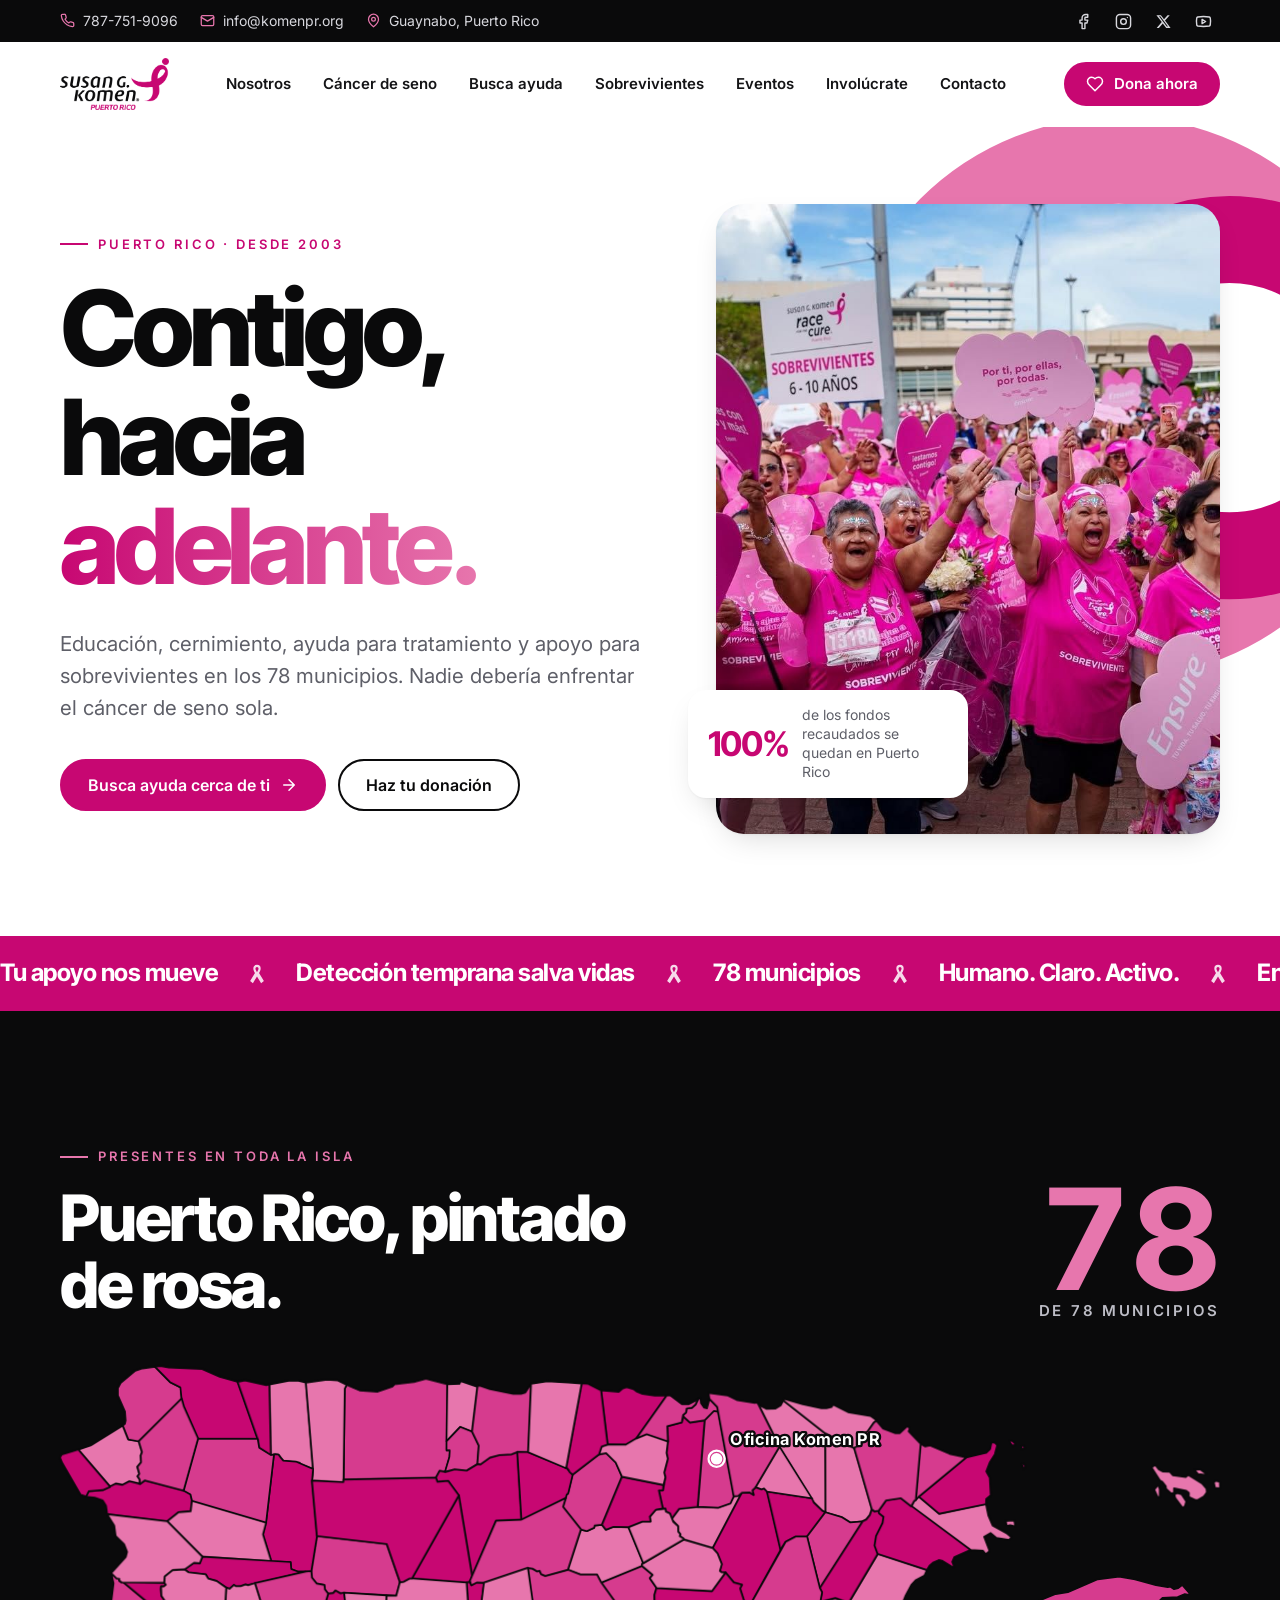
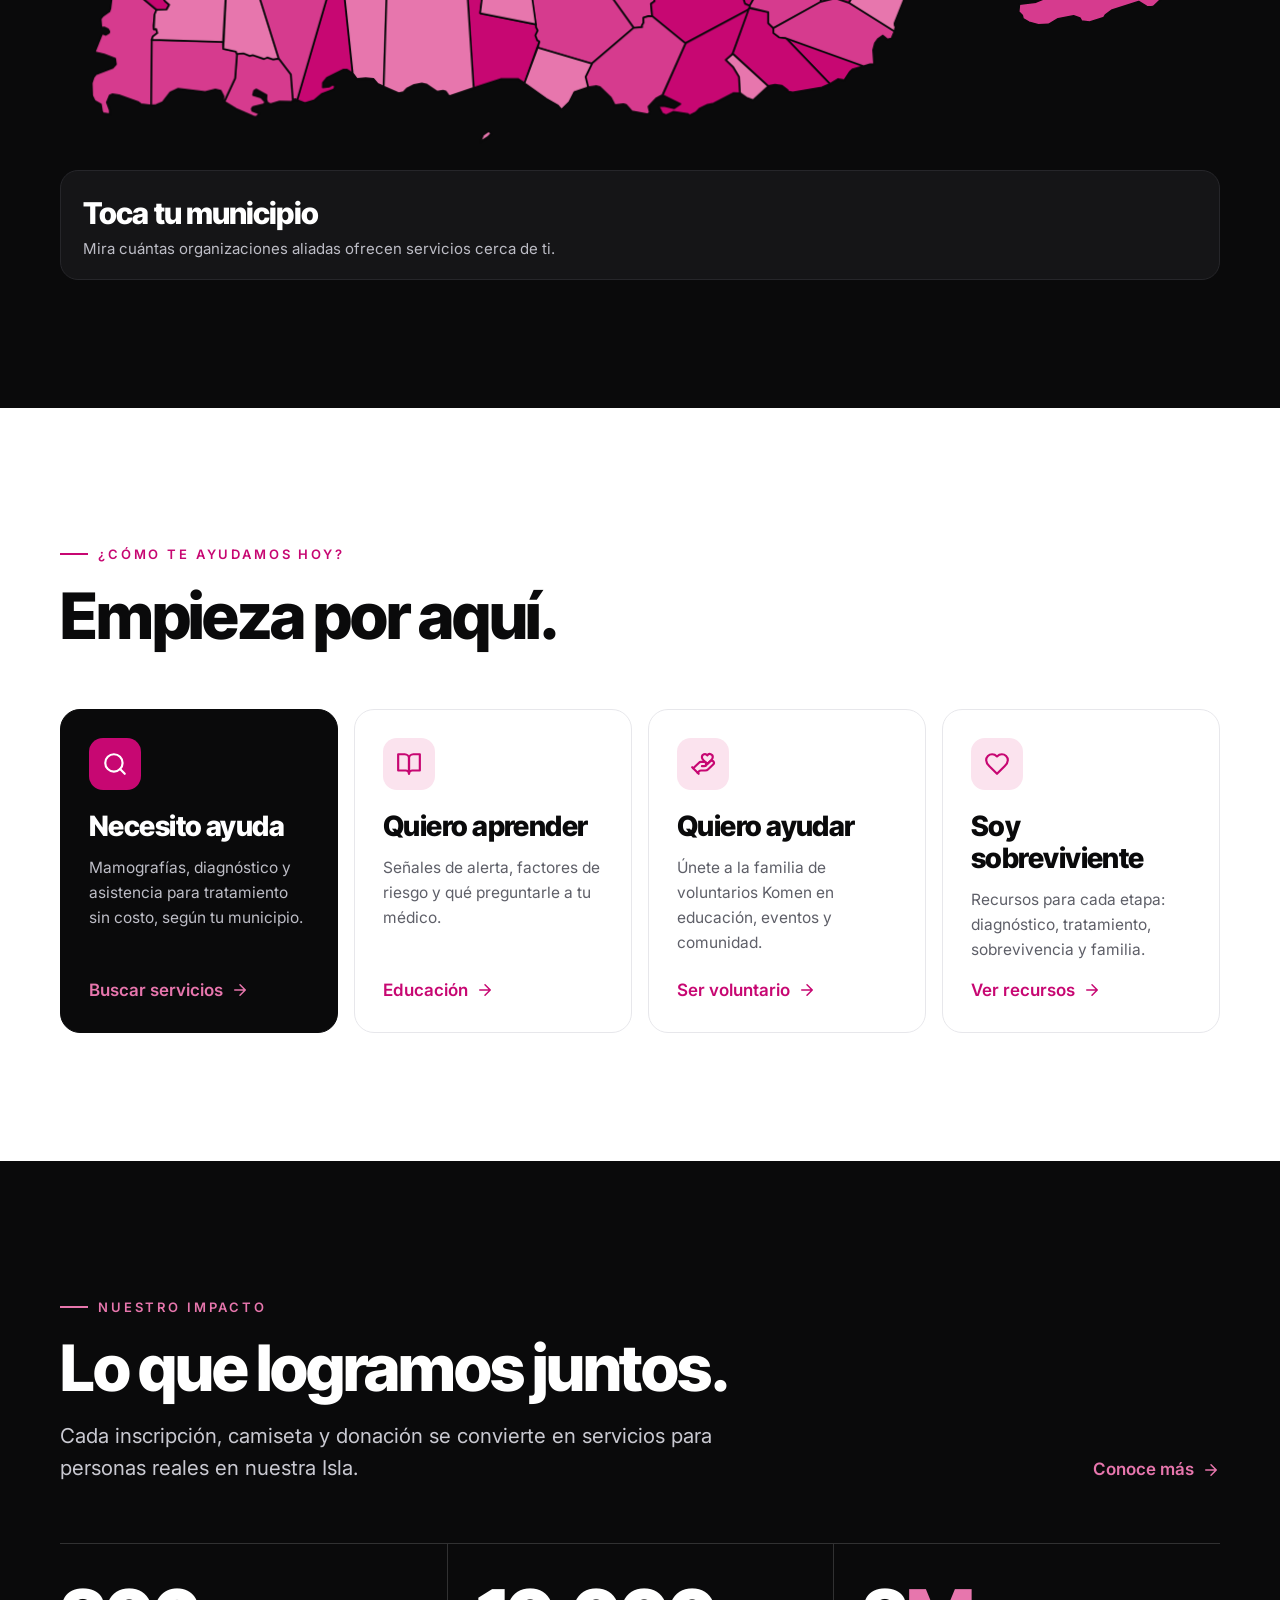
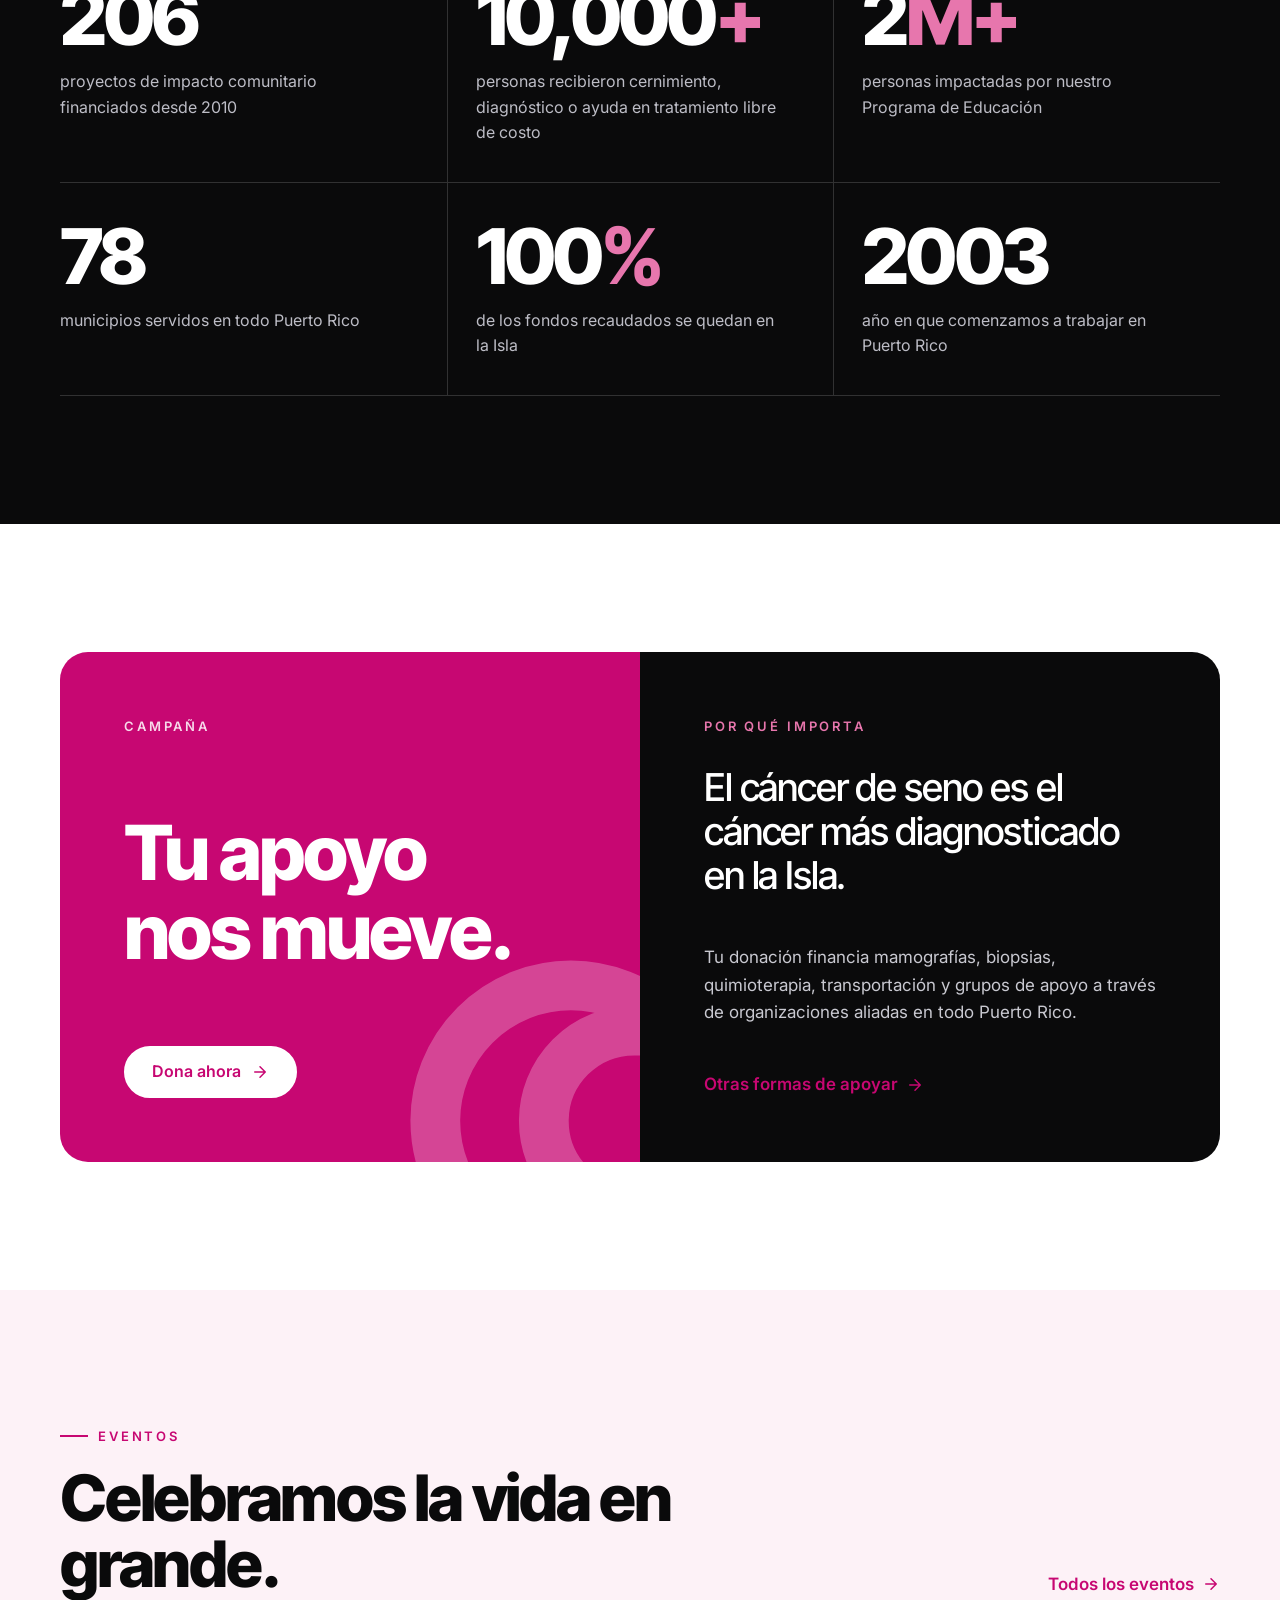
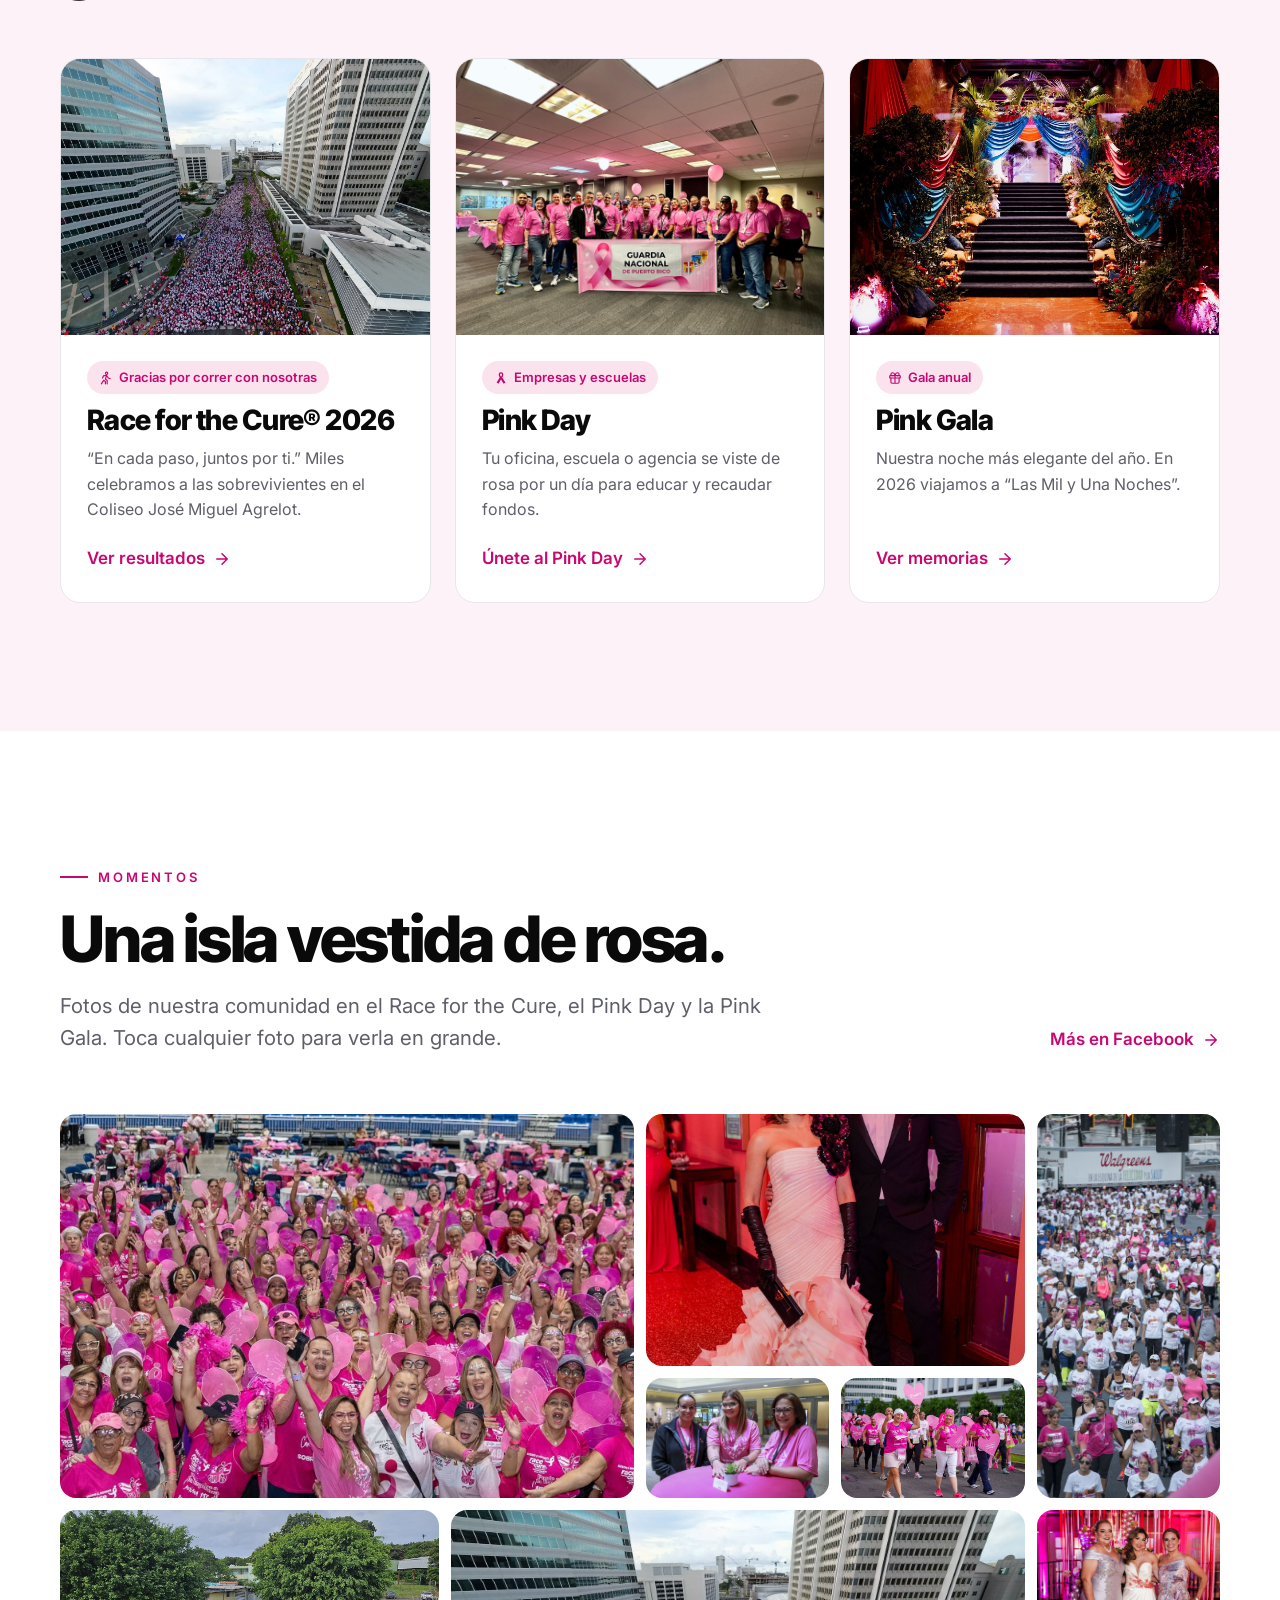
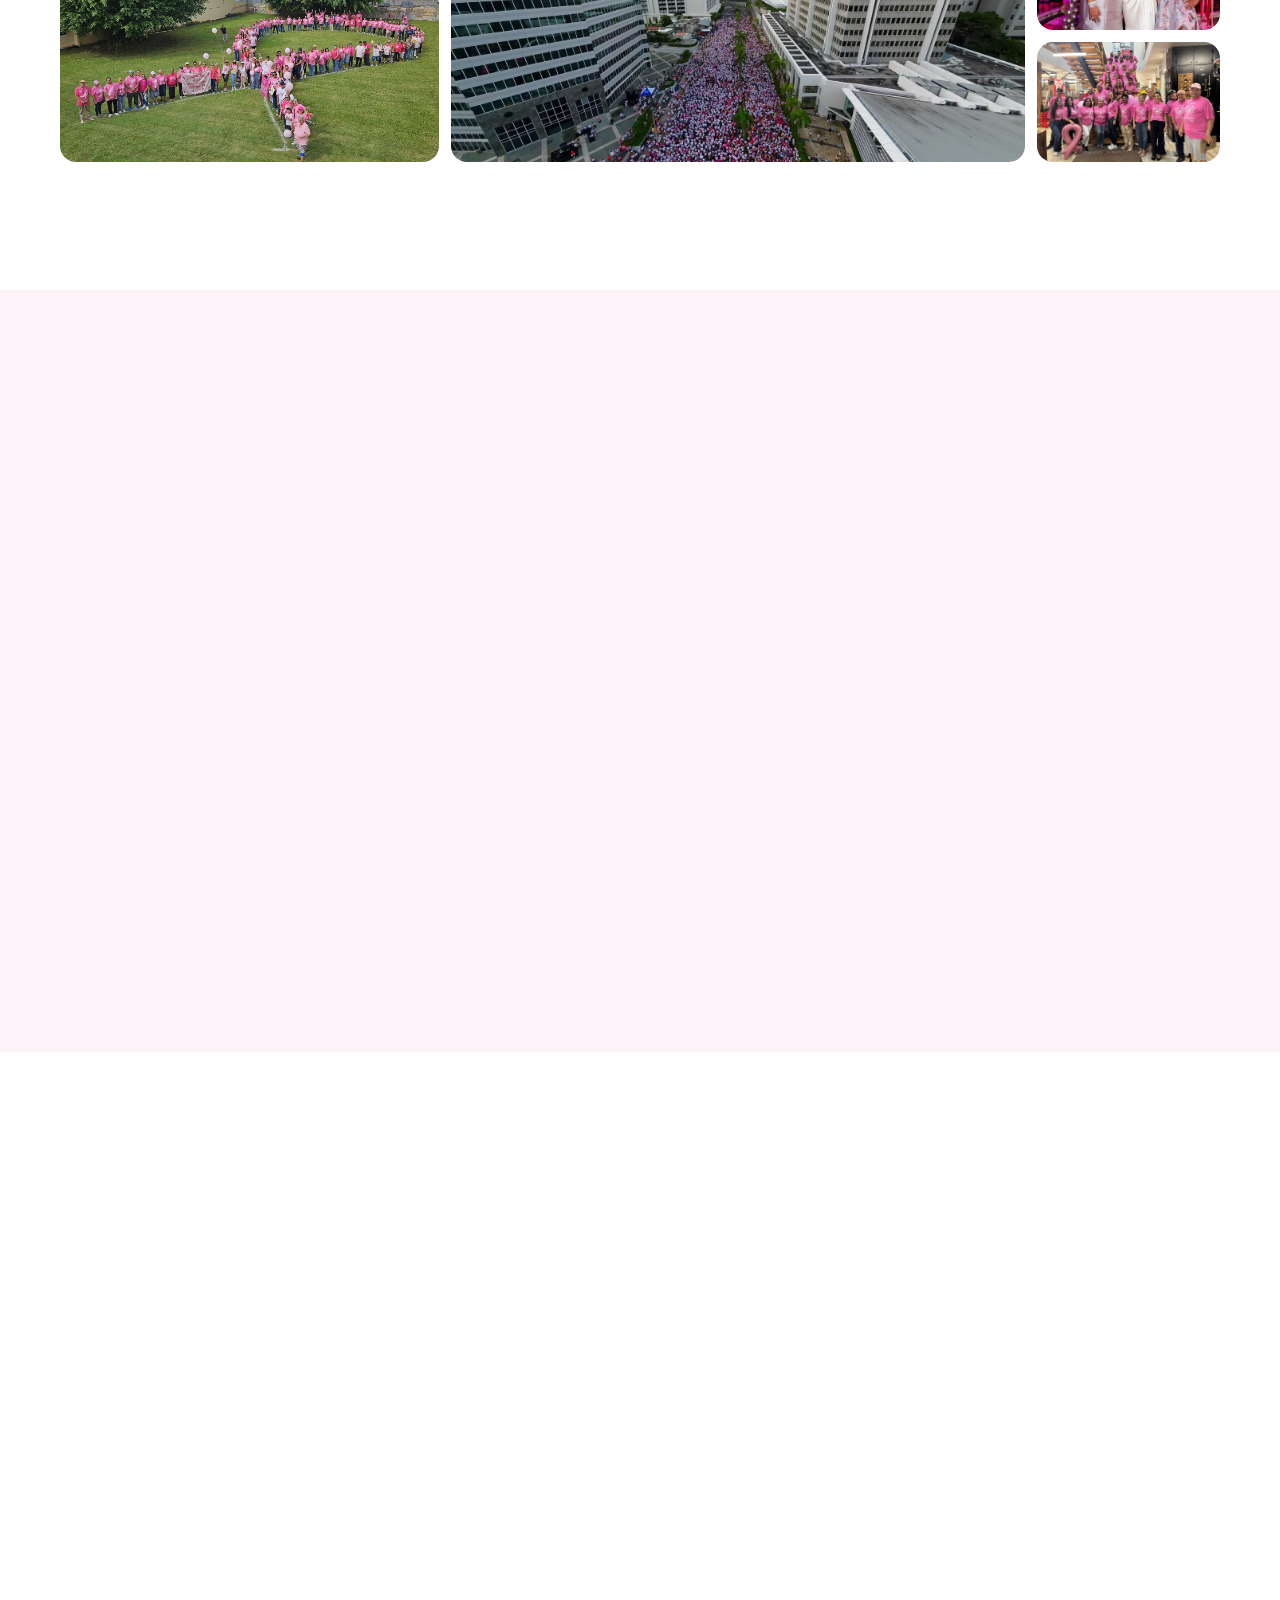
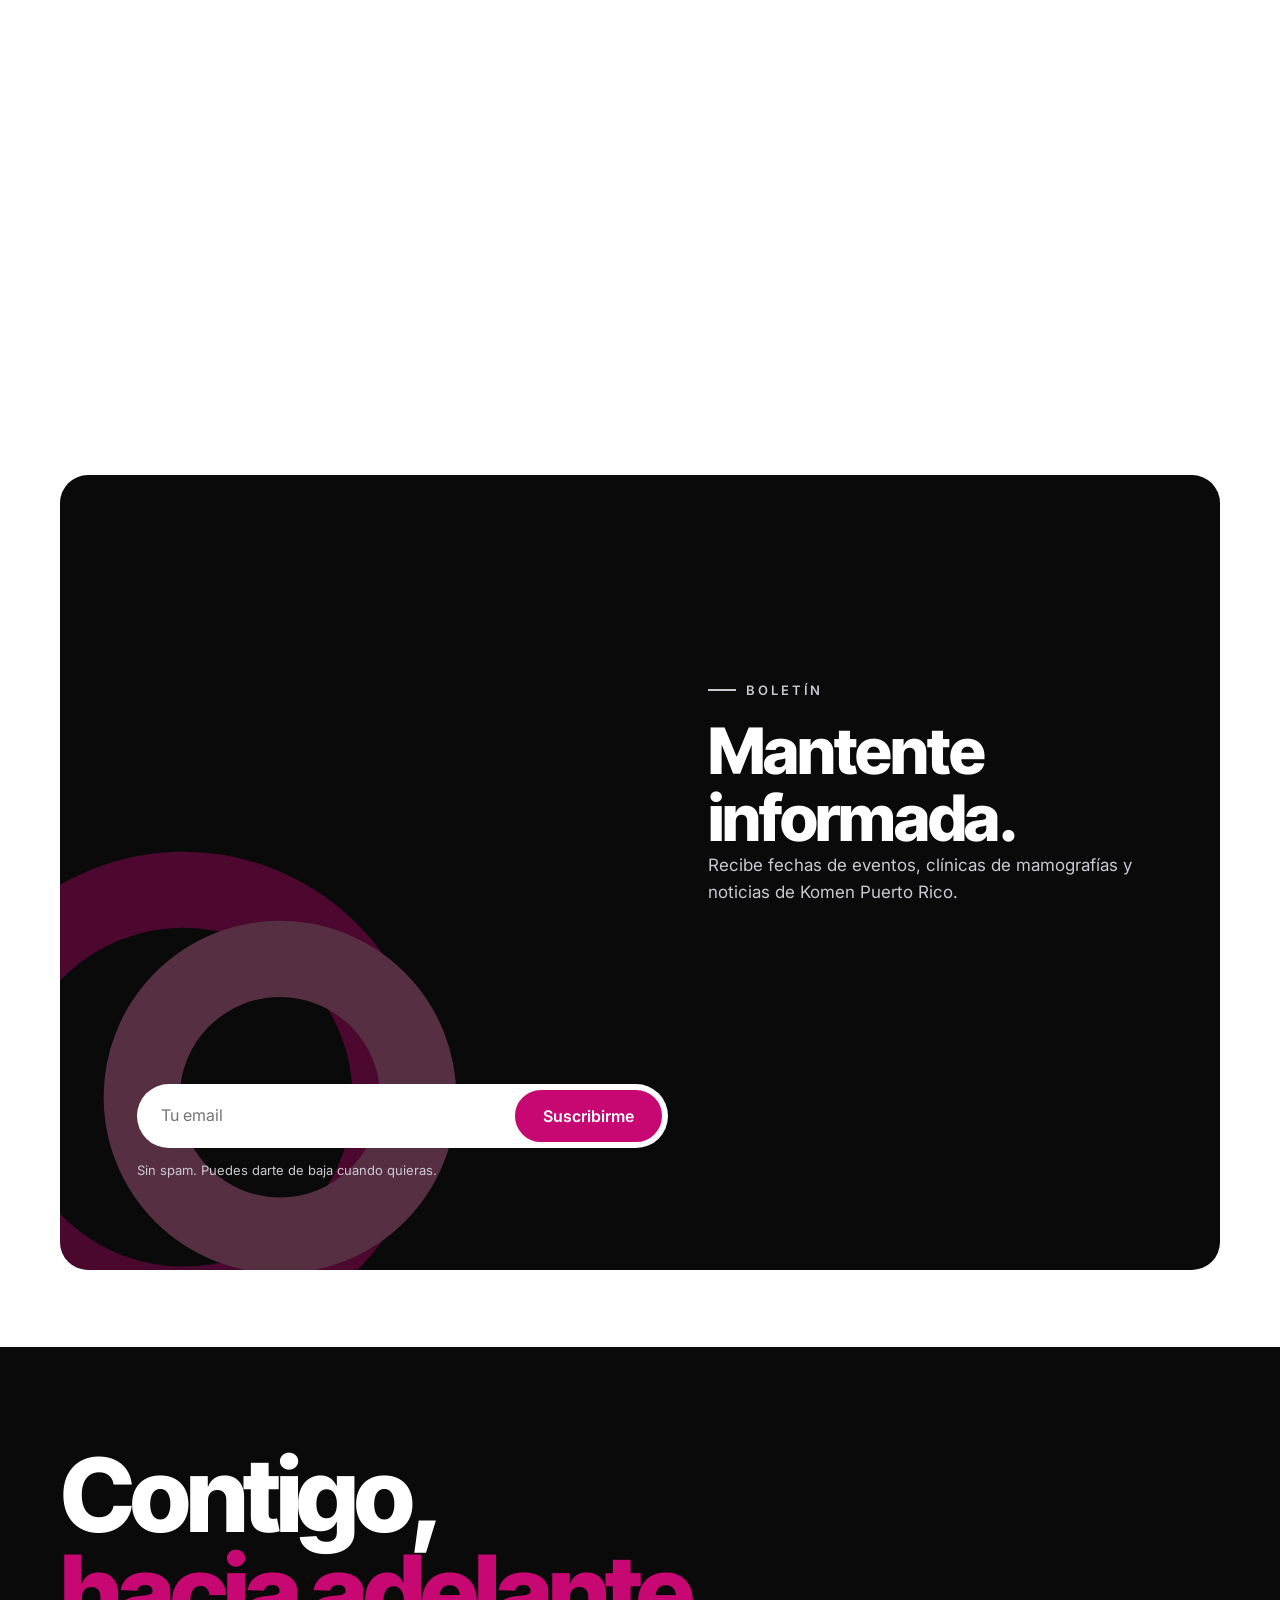
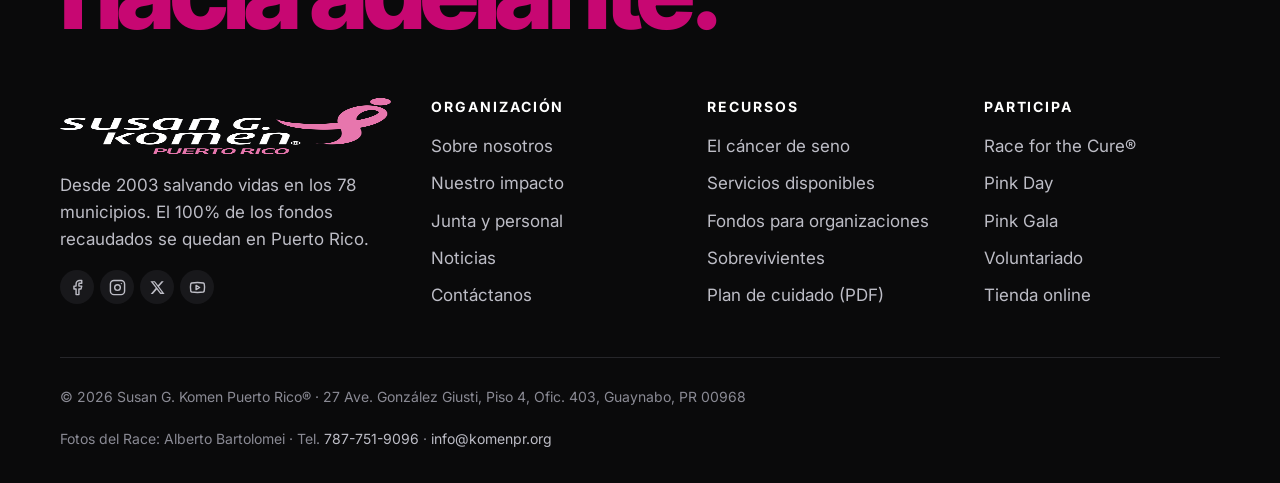
==== commit 19625061: "Portada más animada: mapa de PR que se pinta de rosa - Sección nueva con los 78 municipios que se pi" ====
--- a/index.html
+++ b/index.html
@@ -66,6 +66,18 @@
 <div class="marquee" aria-hidden="true"><div class="marquee__track">
   <span class="marquee__item">Tu apoyo nos mueve<svg viewBox="0 0 24 24" fill="currentColor" aria-hidden="true"><path d="M12 2a4 4 0 0 0-4 4c0 1.7.8 3.3 1.8 5L4.5 19.5 7.5 22 12 14.6 16.5 22l3-2.5-5.3-8.5C15.2 9.3 16 7.7 16 6a4 4 0 0 0-4-4Zm0 2.3A1.7 1.7 0 0 1 13.7 6c0 .9-.6 2.2-1.7 4-1.1-1.8-1.7-3.1-1.7-4A1.7 1.7 0 0 1 12 4.3Z"/></svg></span><span class="marquee__item">Detección temprana salva vidas<svg viewBox="0 0 24 24" fill="currentColor" aria-hidden="true"><path d="M12 2a4 4 0 0 0-4 4c0 1.7.8 3.3 1.8 5L4.5 19.5 7.5 22 12 14.6 16.5 22l3-2.5-5.3-8.5C15.2 9.3 16 7.7 16 6a4 4 0 0 0-4-4Zm0 2.3A1.7 1.7 0 0 1 13.7 6c0 .9-.6 2.2-1.7 4-1.1-1.8-1.7-3.1-1.7-4A1.7 1.7 0 0 1 12 4.3Z"/></svg></span><span class="marquee__item">78 municipios<svg viewBox="0 0 24 24" fill="currentColor" aria-hidden="true"><path d="M12 2a4 4 0 0 0-4 4c0 1.7.8 3.3 1.8 5L4.5 19.5 7.5 22 12 14.6 16.5 22l3-2.5-5.3-8.5C15.2 9.3 16 7.7 16 6a4 4 0 0 0-4-4Zm0 2.3A1.7 1.7 0 0 1 13.7 6c0 .9-.6 2.2-1.7 4-1.1-1.8-1.7-3.1-1.7-4A1.7 1.7 0 0 1 12 4.3Z"/></svg></span><span class="marquee__item">Humano. Claro. Activo.<svg viewBox="0 0 24 24" fill="currentColor" aria-hidden="true"><path d="M12 2a4 4 0 0 0-4 4c0 1.7.8 3.3 1.8 5L4.5 19.5 7.5 22 12 14.6 16.5 22l3-2.5-5.3-8.5C15.2 9.3 16 7.7 16 6a4 4 0 0 0-4-4Zm0 2.3A1.7 1.7 0 0 1 13.7 6c0 .9-.6 2.2-1.7 4-1.1-1.8-1.7-3.1-1.7-4A1.7 1.7 0 0 1 12 4.3Z"/></svg></span><span class="marquee__item">En cada paso, juntos por ti<svg viewBox="0 0 24 24" fill="currentColor" aria-hidden="true"><path d="M12 2a4 4 0 0 0-4 4c0 1.7.8 3.3 1.8 5L4.5 19.5 7.5 22 12 14.6 16.5 22l3-2.5-5.3-8.5C15.2 9.3 16 7.7 16 6a4 4 0 0 0-4-4Zm0 2.3A1.7 1.7 0 0 1 13.7 6c0 .9-.6 2.2-1.7 4-1.1-1.8-1.7-3.1-1.7-4A1.7 1.7 0 0 1 12 4.3Z"/></svg></span><span class="marquee__item">Tu apoyo nos mueve<svg viewBox="0 0 24 24" fill="currentColor" aria-hidden="true"><path d="M12 2a4 4 0 0 0-4 4c0 1.7.8 3.3 1.8 5L4.5 19.5 7.5 22 12 14.6 16.5 22l3-2.5-5.3-8.5C15.2 9.3 16 7.7 16 6a4 4 0 0 0-4-4Zm0 2.3A1.7 1.7 0 0 1 13.7 6c0 .9-.6 2.2-1.7 4-1.1-1.8-1.7-3.1-1.7-4A1.7 1.7 0 0 1 12 4.3Z"/></svg></span><span class="marquee__item">Detección temprana salva vidas<svg viewBox="0 0 24 24" fill="currentColor" aria-hidden="true"><path d="M12 2a4 4 0 0 0-4 4c0 1.7.8 3.3 1.8 5L4.5 19.5 7.5 22 12 14.6 16.5 22l3-2.5-5.3-8.5C15.2 9.3 16 7.7 16 6a4 4 0 0 0-4-4Zm0 2.3A1.7 1.7 0 0 1 13.7 6c0 .9-.6 2.2-1.7 4-1.1-1.8-1.7-3.1-1.7-4A1.7 1.7 0 0 1 12 4.3Z"/></svg></span><span class="marquee__item">78 municipios<svg viewBox="0 0 24 24" fill="currentColor" aria-hidden="true"><path d="M12 2a4 4 0 0 0-4 4c0 1.7.8 3.3 1.8 5L4.5 19.5 7.5 22 12 14.6 16.5 22l3-2.5-5.3-8.5C15.2 9.3 16 7.7 16 6a4 4 0 0 0-4-4Zm0 2.3A1.7 1.7 0 0 1 13.7 6c0 .9-.6 2.2-1.7 4-1.1-1.8-1.7-3.1-1.7-4A1.7 1.7 0 0 1 12 4.3Z"/></svg></span><span class="marquee__item">Humano. Claro. Activo.<svg viewBox="0 0 24 24" fill="currentColor" aria-hidden="true"><path d="M12 2a4 4 0 0 0-4 4c0 1.7.8 3.3 1.8 5L4.5 19.5 7.5 22 12 14.6 16.5 22l3-2.5-5.3-8.5C15.2 9.3 16 7.7 16 6a4 4 0 0 0-4-4Zm0 2.3A1.7 1.7 0 0 1 13.7 6c0 .9-.6 2.2-1.7 4-1.1-1.8-1.7-3.1-1.7-4A1.7 1.7 0 0 1 12 4.3Z"/></svg></span><span class="marquee__item">En cada paso, juntos por ti<svg viewBox="0 0 24 24" fill="currentColor" aria-hidden="true"><path d="M12 2a4 4 0 0 0-4 4c0 1.7.8 3.3 1.8 5L4.5 19.5 7.5 22 12 14.6 16.5 22l3-2.5-5.3-8.5C15.2 9.3 16 7.7 16 6a4 4 0 0 0-4-4Zm0 2.3A1.7 1.7 0 0 1 13.7 6c0 .9-.6 2.2-1.7 4-1.1-1.8-1.7-3.1-1.7-4A1.7 1.7 0 0 1 12 4.3Z"/></svg></span>
 </div></div>
+
+<section class="section mapsec" id="mapa"><div class="wrap">
+  <div class="mapsec__head">
+    <div><p class="kicker">Presentes en toda la Isla</p><h2>Puerto Rico, pintado de rosa.</h2></div>
+    <div class="mapcount" aria-live="off"><b id="muni-count">0</b><span>de 78 municipios</span></div>
+  </div>
+  <div class="mapwrap"><svg class="prmap" viewBox="0 0 1000 324" role="img" aria-label="Mapa de los 78 municipios de Puerto Rico"><path class="muni" data-name="Adjuntas" data-cx="245" data-cy="185" d="M293.1,186.3L289.9,198.1L245.0,195.5L241.8,196.1L237.5,193.6L235.5,195.8L231.1,196.3L228.3,192.7L227.9,188.8L221.1,187.5L217.1,182.5L216.6,176.9L221.5,146.5L281.7,153.4L293.1,186.3Z"><title>Adjuntas</title></path><path class="muni" data-name="Aguada" data-cx="57" data-cy="86" d="M43.2,104.1L15.7,72.1L26.5,68.6L54.2,51.4L58.9,63.3L67.9,64.9L70.7,74.2L69.6,77.1L69.9,83.1L66.7,86.9L68.4,93.0L66.9,95.1L68.8,97.9L68.9,101.6L59.8,99.4L53.8,102.5L48.2,101.4L43.2,104.1Z"><title>Aguada</title></path><path class="muni" data-name="Aguadilla" data-cx="69" data-cy="28" d="M81.9,0.6L94.8,13.8L103.8,18.4L104.8,28.1L67.9,64.9L58.9,63.3L54.2,51.4L56.0,49.7L56.6,46.9L56.0,39.1L49.9,25.4L49.9,19.1L52.3,14.6L64.9,4.1L71.1,2.1L81.9,0.6Z"><title>Aguadilla</title></path><path class="muni" data-name="Aguas Buenas" data-cx="552" data-cy="131" d="M549.9,121.3L567.5,122.1L577.9,118.4L580.8,112.2L584.6,111.9L587.9,109.1L562.7,157.0L537.6,149.6L537.6,148.8L534.1,146.6L534.8,145.1L532.9,142.8L532.8,138.0L527.1,131.9L533.7,123.0L549.9,121.3Z"><title>Aguas Buenas</title></path><path class="muni" data-name="Aibonito" data-cx="504" data-cy="205" d="M510.6,215.9L507.5,215.6L503.0,217.0L503.1,221.3L501.6,224.0L501.9,225.2L494.5,225.8L466.5,186.7L501.7,172.3L511.0,180.1L508.5,182.9L514.3,191.3L512.5,197.2L512.6,202.8L509.5,205.0L510.6,215.9Z"><title>Aibonito</title></path><path class="muni" data-name="Arecibo" data-cx="301" data-cy="45" d="M333.9,15.8L333.2,72.7L336.0,72.7L335.7,78.3L331.9,91.2L327.3,90.4L324.0,96.3L244.5,97.9L245.4,19.6L247.0,16.3L258.2,21.1L273.4,22.2L286.6,17.7L288.5,15.8L305.1,13.9L315.4,11.1L333.9,15.8Z"><title>Arecibo</title></path><path class="muni" data-name="Arroyo" data-cx="587" data-cy="269" d="M580.0,247.9L610.6,275.9L597.4,288.0L591.7,285.7L586.6,282.1L586.0,282.1L585.2,268.0L580.1,259.5L573.7,253.4L580.0,247.9Z"><title>Arroyo</title></path><path class="muni" data-name="Añasco" data-cx="67" data-cy="114" d="M92.4,133.9L40.7,127.8L39.7,120.5L36.7,115.7L29.9,113.4L22.4,112.5L24.7,107.9L36.8,106.9L48.2,101.4L53.8,102.5L59.8,99.4L68.9,101.6L73.1,98.5L106.7,107.4L112.5,110.6L113.8,116.1L112.7,125.2L102.2,126.1L92.4,133.9Z"><title>Añasco</title></path><path class="muni" data-name="Barceloneta" data-cx="346" data-cy="30" d="M333.9,15.8L344.4,15.5L345.3,13.0L359.2,17.7L359.9,17.5L355.2,56.6L344.9,52.6L333.2,64.9L333.9,15.8Z"><title>Barceloneta</title></path><path class="muni" data-name="Barranquitas" data-cx="470" data-cy="159" d="M466.5,186.7L462.9,179.8L448.8,179.8L437.8,175.6L449.0,140.9L454.2,142.3L460.6,139.4L460.9,137.5L467.3,136.8L470.6,141.1L477.1,138.6L490.1,138.9L502.8,169.9L501.8,170.6L501.7,172.3L466.5,186.7Z"><title>Barranquitas</title></path><path class="muni" data-name="Bayamón" data-cx="530" data-cy="93" d="M549.9,121.3L533.7,123.0L527.1,131.9L525.8,127.1L522.2,125.4L521.9,123.0L519.6,122.8L516.2,107.2L519.7,107.2L521.8,95.9L520.8,91.9L523.9,79.9L522.8,75.0L524.0,64.9L523.5,51.9L535.9,48.6L537.4,43.5L543.1,48.7L555.9,46.8L549.9,121.3Z"><title>Bayamón</title></path><path class="muni" data-name="Cabo Rojo" data-cx="50" data-cy="243" d="M83.3,210.2L81.6,214.1L80.6,223.9L80.9,226.9L83.0,226.7L84.0,230.2L80.1,233.1L79.2,236.0L78.7,292.6L69.8,291.4L67.1,289.5L50.9,283.8L45.3,282.9L42.8,284.0L40.3,290.0L42.8,296.6L42.9,300.2L37.3,299.3L36.3,297.8L35.3,291.6L29.9,288.6L27.8,284.1L27.4,273.3L29.0,268.4L31.0,265.8L45.6,260.2L48.3,257.2L47.6,252.2L38.1,248.5L30.0,246.6L36.4,230.7L39.4,231.8L42.3,230.0L42.6,228.9L41.4,226.7L38.2,225.3L35.7,225.4L35.1,218.0L37.1,215.4L42.6,211.6L43.5,209.1L46.2,187.3L44.2,178.5L48.8,183.0L51.3,183.5L51.0,185.0L53.2,186.5L54.4,186.1L83.3,210.2Z"><title>Cabo Rojo</title></path><path class="muni" data-name="Caguas" data-cx="589" data-cy="149" d="M587.9,109.1L594.4,108.9L598.0,111.1L596.8,107.2L599.8,104.4L604.7,106.2L606.9,105.5L609.5,108.2L621.2,158.5L594.5,206.8L590.5,205.1L586.2,191.7L587.9,188.6L580.9,186.7L573.7,178.0L570.3,177.8L568.8,176.7L570.5,170.8L566.8,161.6L562.7,157.0L587.9,109.1Z"><title>Caguas</title></path><path class="muni" data-name="Camuy" data-cx="196" data-cy="60" d="M181.7,76.8L180.4,16.0L197.0,12.8L205.7,12.8L212.0,14.4L218.1,88.7L207.3,84.5L206.3,83.2L195.1,82.0L192.4,81.6L188.2,76.3L185.4,75.8L181.7,76.8Z"><title>Camuy</title></path><path class="muni" data-name="Canóvanas" data-cx="680" data-cy="110" d="M659.5,57.9L684.7,70.7L699.9,123.5L698.2,128.4L695.1,132.3L692.0,133.9L681.3,134.9L674.1,130.4L659.8,126.1L659.5,57.9Z"><title>Canóvanas</title></path><path class="muni" data-name="Carolina" data-cx="629" data-cy="64" d="M602.3,33.7L608.8,36.9L616.9,36.7L621.5,33.8L623.6,29.6L659.5,57.9L659.8,126.1L657.1,124.8L649.7,117.6L620.3,69.7L602.3,33.7Z"><title>Carolina</title></path><path class="muni" data-name="Cataño" data-cx="550" data-cy="37" d="M537.4,43.5L537.1,42.2L539.6,40.1L540.2,36.5L544.7,36.0L547.8,33.2L549.9,28.8L552.1,27.4L552.5,32.1L555.2,35.9L557.7,36.5L559.9,28.4L566.6,35.2L567.3,39.5L563.7,38.9L555.9,46.8L543.1,48.7L537.4,43.5Z"><title>Cataño</title></path><path class="muni" data-name="Cayey" data-cx="560" data-cy="202" d="M594.8,208.4L594.2,209.7L539.1,239.1L510.6,215.9L509.5,205.0L512.6,202.8L512.5,197.2L514.3,191.3L562.0,194.0L573.7,178.0L580.9,186.7L587.9,188.6L586.2,191.7L590.5,205.1L594.5,206.8L594.8,208.4Z"><title>Cayey</title></path><path class="muni" data-name="Ceiba" data-cx="790" data-cy="139" d="M823.5,138.1L819.1,137.1L816.1,137.7L815.4,133.5L822.6,133.2L823.5,138.1ZM798.2,119.0L800.2,128.8L803.9,137.5L816.4,144.5L820.1,147.6L818.2,149.8L807.4,148.1L802.2,143.9L796.6,147.2L801.3,159.5L798.0,162.1L795.8,159.2L784.9,158.5L733.8,121.0L736.3,116.3L740.3,112.4L757.9,127.3L798.2,119.0Z"><title>Ceiba</title></path><path class="muni" data-name="Ciales" data-cx="359" data-cy="98" d="M394.2,74.1L397.8,132.5L375.9,133.4L355.2,181.1L343.7,111.5L334.6,99.1L325.2,99.8L324.0,96.3L327.3,90.4L331.9,91.2L340.2,88.9L350.5,90.0L359.8,84.4L362.4,84.8L370.5,78.9L378.8,76.7L389.2,76.1L394.2,74.1Z"><title>Ciales</title></path><path class="muni" data-name="Cidra" data-cx="540" data-cy="175" d="M514.3,191.3L508.5,182.9L511.0,180.1L501.7,172.3L501.8,170.6L537.6,149.6L562.7,157.0L566.8,161.6L570.5,170.8L568.8,176.7L570.3,177.8L573.7,178.0L562.0,194.0L514.3,191.3Z"><title>Cidra</title></path><path class="muni" data-name="Coamo" data-cx="432" data-cy="205" d="M494.5,225.8L458.5,256.6L411.8,242.9L413.1,237.6L411.3,236.6L409.6,232.2L411.6,228.0L410.2,225.2L403.3,174.1L407.4,174.7L411.3,177.0L413.5,176.5L414.8,179.4L418.3,180.9L437.8,175.6L448.8,179.8L462.9,179.8L466.5,186.7L494.5,225.8Z"><title>Coamo</title></path><path class="muni" data-name="Comerío" data-cx="522" data-cy="139" d="M537.6,149.6L502.8,169.9L490.1,138.9L502.0,134.1L509.1,134.0L508.4,129.9L513.7,123.8L521.9,123.0L522.2,125.4L525.8,127.1L528.7,134.5L532.8,138.0L532.9,142.8L534.8,145.1L534.1,146.6L537.6,148.8L537.6,149.6Z"><title>Comerío</title></path><path class="muni" data-name="Corozal" data-cx="454" data-cy="113" d="M435.9,113.9L436.7,110.9L438.0,109.8L441.9,93.7L464.6,76.2L470.8,75.0L479.1,83.2L484.5,95.4L467.3,136.8L460.9,137.5L460.6,139.4L454.2,142.3L449.0,140.9L433.6,121.4L435.9,113.9Z"><title>Corozal</title></path><path class="muni" data-name="Culebra" data-cx="966" data-cy="103" d="M970.9,116.8L969.7,120.9L967.7,122.2L961.4,113.7L960.7,110.7L963.2,109.6L966.9,110.8L970.9,116.8ZM953.5,105.8L953.3,103.6L950.4,99.9L948.2,98.6L941.0,87.5L944.1,85.3L947.2,89.2L950.9,91.1L956.7,91.3L959.4,94.3L970.5,95.7L972.6,94.0L984.4,101.3L988.3,105.8L988.6,109.0L986.0,112.5L980.9,115.5L979.1,115.6L973.2,112.8L973.2,109.4L971.0,107.6L960.3,105.4L960.3,109.2L958.1,109.9L953.5,105.8ZM948.0,112.9L946.2,112.8L943.3,106.5L946.8,102.6L948.0,106.2L948.0,112.9ZM996.4,99.0L999.8,100.0L1000.0,104.6L999.1,105.4L995.7,105.0L994.7,100.3L996.4,99.0ZM978.0,89.3L983.0,89.2L988.0,93.0L987.3,93.7L981.2,93.2L978.0,89.3Z"><title>Culebra</title></path><path class="muni" data-name="Dorado" data-cx="491" data-cy="36" d="M472.0,67.6L466.4,21.1L481.7,22.4L485.2,19.3L488.5,18.2L494.3,19.9L497.4,22.2L502.2,24.1L512.7,25.5L523.0,25.5L496.9,62.4L487.8,67.8L472.0,67.6Z"><title>Dorado</title></path><path class="muni" data-name="Fajardo" data-cx="791" data-cy="90" d="M829.1,84.3L830.3,83.7L832.2,86.4L830.8,88.5L829.1,84.3ZM828.7,68.8L830.3,68.6L831.6,70.6L829.0,71.6L828.7,68.8ZM821.4,68.7L819.3,66.5L818.8,64.1L820.4,64.3L822.7,66.1L823.2,67.8L821.4,68.7ZM740.3,112.4L781.2,78.9L798.4,74.9L801.9,71.5L803.0,66.3L804.1,65.7L806.3,66.4L807.9,68.4L805.9,76.0L801.4,83.2L798.5,90.8L801.5,96.3L802.3,111.3L798.4,114.7L798.2,119.0L757.9,127.3L740.3,112.4Z"><title>Fajardo</title></path><path class="muni" data-name="Florida" data-cx="345" data-cy="73" d="M355.2,56.6L361.0,68.6L359.8,84.4L350.5,90.0L340.2,88.9L331.9,91.2L335.7,78.3L336.0,72.7L333.2,72.7L333.2,64.9L344.9,52.6L355.2,56.6Z"><title>Florida</title></path><path class="muni" data-name="Guayama" data-cx="549" data-cy="281" d="M519.5,283.8L539.1,239.1L594.2,209.7L580.0,247.9L573.7,253.4L580.1,259.5L585.2,268.0L586.0,282.1L580.4,282.0L563.4,290.9L558.1,292.0L551.5,295.1L548.0,298.7L542.2,301.5L541.5,299.9L528.9,298.0L522.5,301.0L519.2,299.6L516.0,293.2L521.3,293.2L529.6,295.1L534.8,291.4L519.5,283.8Z"><title>Guayama</title></path><path class="muni" data-name="Guayanilla" data-cx="233" data-cy="252" d="M245.0,195.5L252.4,265.0L247.2,261.6L244.4,261.7L230.1,268.7L226.6,273.1L226.5,277.1L232.3,276.4L235.1,274.7L237.2,275.9L236.1,278.7L225.9,282.5L219.0,288.2L211.1,290.5L204.4,287.9L231.1,196.3L235.5,195.8L237.5,193.6L241.8,196.1L245.0,195.5Z"><title>Guayanilla</title></path><path class="muni" data-name="Guaynabo" data-cx="566" data-cy="80" d="M567.3,39.5L580.8,112.2L577.9,118.4L567.5,122.1L549.9,121.3L555.9,46.8L563.7,38.9L567.3,39.5Z"><title>Guaynabo</title></path><path class="muni" data-name="Gurabo" data-cx="636" data-cy="130" d="M609.5,108.2L648.2,114.1L649.7,117.6L657.1,124.8L659.8,126.1L644.0,147.1L634.2,147.1L625.5,151.6L621.2,158.5L609.5,108.2Z"><title>Gurabo</title></path><path class="muni" data-name="Guánica" data-cx="173" data-cy="278" d="M188.6,252.1L199.1,265.8L200.9,288.3L199.4,289.4L189.2,289.2L181.3,291.4L178.9,290.2L177.9,287.7L178.1,283.6L169.2,278.8L167.2,280.1L166.3,283.7L173.3,285.8L176.5,289.2L176.6,290.5L175.0,291.8L166.3,293.9L165.2,295.6L165.7,297.2L171.7,299.7L169.5,302.3L167.8,302.4L151.9,295.5L141.6,289.2L150.9,269.1L152.5,248.1L158.1,247.6L163.6,249.8L166.1,249.1L175.8,252.5L178.6,251.2L183.6,252.9L188.6,252.1Z"><title>Guánica</title></path><path class="muni" data-name="Hatillo" data-cx="232" data-cy="47" d="M247.0,16.3L245.4,19.6L244.3,100.2L217.2,98.8L217.8,93.8L218.1,88.7L212.0,14.4L230.2,11.8L239.5,12.5L247.0,16.3Z"><title>Hatillo</title></path><path class="muni" data-name="Hormigueros" data-cx="83" data-cy="196" d="M54.4,186.1L90.1,186.8L91.3,188.6L89.5,190.1L87.2,189.9L86.8,192.4L87.5,198.1L90.7,202.8L94.2,205.8L91.9,210.0L83.3,210.2L54.4,186.1Z"><title>Hormigueros</title></path><path class="muni" data-name="Humacao" data-cx="725" data-cy="197" d="M747.3,175.8L745.1,180.6L737.8,184.4L733.8,188.6L728.6,198.5L719.3,221.8L719.5,223.8L720.2,224.4L719.3,228.9L679.8,204.1L704.9,161.9L747.3,175.8Z"><title>Humacao</title></path><path class="muni" data-name="Isabela" data-cx="118" data-cy="20" d="M153.1,13.7L170.4,62.9L119.1,62.8L106.6,34.6L104.8,28.1L103.8,18.4L94.8,13.8L81.9,0.6L86.6,0.0L93.7,1.3L122.5,2.6L137.7,9.3L153.1,13.7Z"><title>Isabela</title></path><path class="muni" data-name="Jayuya" data-cx="343" data-cy="173" d="M350.5,186.7L303.3,183.2L343.7,111.5L355.2,181.1L353.2,186.2L350.5,186.7Z"><title>Jayuya</title></path><path class="muni" data-name="Juana Díaz" data-cx="385" data-cy="229" d="M400.4,273.4L395.1,269.8L380.4,269.8L356.5,277.4L350.5,186.7L353.2,186.2L354.6,189.0L359.2,186.6L365.5,186.8L362.2,213.1L410.2,222.7L410.2,225.2L411.6,228.0L409.6,232.2L411.3,236.6L413.1,237.6L400.4,273.4Z"><title>Juana Díaz</title></path><path class="muni" data-name="Juncos" data-cx="666" data-cy="151" d="M655.0,191.5L644.0,147.1L659.8,126.1L674.1,130.4L681.3,134.9L692.0,133.9L655.0,191.5Z"><title>Juncos</title></path><path class="muni" data-name="Lajas" data-cx="120" data-cy="273" d="M78.7,292.6L79.2,236.0L140.5,237.8L140.8,243.7L151.7,246.1L152.5,248.1L150.9,269.1L141.6,289.2L140.8,287.9L141.0,284.7L138.6,279.9L133.9,278.7L125.2,281.0L101.9,278.2L95.0,281.4L88.5,289.8L82.9,292.2L78.7,292.6Z"><title>Lajas</title></path><path class="muni" data-name="Lares" data-cx="199" data-cy="123" d="M217.2,98.8L221.5,146.5L216.6,176.9L205.1,177.3L199.3,175.1L198.8,169.0L182.1,168.4L174.9,145.2L177.6,134.9L184.4,76.3L188.2,76.3L190.4,79.3L192.4,81.6L203.2,82.4L218.1,88.7L217.2,98.8Z"><title>Lares</title></path><path class="muni" data-name="Las Marías" data-cx="140" data-cy="139" d="M177.6,134.9L174.9,145.2L182.1,168.4L122.7,164.4L92.4,133.9L102.2,126.1L112.7,125.2L113.8,116.1L177.6,134.9Z"><title>Las Marías</title></path><path class="muni" data-name="Las Piedras" data-cx="690" data-cy="155" d="M699.9,123.5L702.2,125.3L705.8,124.6L706.1,126.8L710.0,130.0L709.2,135.3L703.6,146.6L702.3,154.8L704.9,161.9L679.8,204.1L668.4,200.2L656.1,203.2L655.5,202.3L656.9,195.1L655.0,191.5L692.0,133.9L695.1,132.3L698.2,128.4L699.9,123.5Z"><title>Las Piedras</title></path><path class="muni" data-name="Loíza" data-cx="670" data-cy="44" d="M623.6,29.6L624.6,28.4L640.3,33.1L656.4,36.4L660.7,36.5L665.1,35.4L666.4,33.3L679.3,39.8L698.7,43.1L702.3,45.6L703.8,47.3L701.7,48.8L696.3,56.5L692.0,58.6L688.6,68.7L684.7,70.7L659.5,57.9L623.6,29.6Z"><title>Loíza</title></path><path class="muni" data-name="Luquillo" data-cx="751" data-cy="82" d="M741.9,67.1L745.9,69.5L750.1,68.6L766.9,75.8L781.2,78.9L739.7,113.2L737.7,115.6L741.9,67.1Z"><title>Luquillo</title></path><path class="muni" data-name="Manatí" data-cx="380" data-cy="52" d="M394.2,74.1L389.2,76.1L378.8,76.7L370.5,78.9L362.4,84.8L359.8,84.4L361.0,68.6L355.2,56.6L359.9,17.5L361.8,16.9L370.6,20.0L390.7,24.0L397.4,24.0L401.0,23.0L406.1,15.4L403.6,74.3L394.2,74.1Z"><title>Manatí</title></path><path class="muni" data-name="Maricao" data-cx="150" data-cy="181" d="M143.2,191.0L135.0,185.3L127.7,183.2L125.6,179.6L110.9,177.9L107.3,175.4L115.5,169.6L120.5,170.0L122.7,164.4L198.8,169.0L199.3,175.1L205.1,177.3L212.0,177.2L162.1,188.9L159.9,188.3L155.7,189.8L151.7,189.9L149.9,188.7L146.1,192.1L143.2,191.0Z"><title>Maricao</title></path><path class="muni" data-name="Maunabo" data-cx="670" data-cy="263" d="M663.7,274.1L625.7,234.5L692.8,258.7L683.3,261.4L681.0,263.4L676.2,270.7L670.8,269.8L663.7,274.1Z"><title>Maunabo</title></path><path class="muni" data-name="Mayagüez" data-cx="72" data-cy="165" d="M40.7,127.8L92.4,133.9L122.7,164.4L120.5,170.0L115.5,169.6L107.3,175.4L97.1,176.0L90.4,181.4L90.1,186.8L53.2,186.5L51.0,185.0L51.3,183.5L48.8,183.0L44.2,178.5L56.7,164.7L57.9,160.3L55.3,153.5L48.0,146.4L46.8,137.5L40.7,127.8Z"><title>Mayagüez</title></path><path class="muni" data-name="Moca" data-cx="83" data-cy="78" d="M119.1,62.8L106.7,107.4L73.1,98.5L68.9,101.6L68.8,97.9L66.9,95.1L68.4,93.0L66.7,86.9L69.9,83.1L69.6,77.1L70.7,74.2L67.9,64.9L104.8,28.1L106.6,34.6L119.1,62.8Z"><title>Moca</title></path><path class="muni" data-name="Morovis" data-cx="426" data-cy="100" d="M435.9,113.9L397.8,132.5L394.2,74.1L403.6,74.3L437.3,88.1L437.5,88.9L441.9,93.7L438.0,109.8L436.7,110.9L435.9,113.9Z"><title>Morovis</title></path><path class="muni" data-name="Naguabo" data-cx="738" data-cy="154" d="M747.3,175.8L704.9,161.9L702.3,154.8L703.6,146.6L709.2,135.3L710.0,130.0L706.1,126.8L705.8,124.6L712.1,115.8L725.0,113.9L784.9,158.5L770.9,164.7L769.1,168.8L770.8,172.9L768.4,172.7L760.3,167.7L757.6,167.2L752.5,169.5L749.5,172.2L747.3,175.8Z"><title>Naguabo</title></path><path class="muni" data-name="Naranjito" data-cx="501" data-cy="122" d="M520.2,102.5L519.7,107.2L516.2,107.2L519.6,122.8L513.7,123.8L508.4,129.9L509.1,134.0L502.0,134.1L490.1,138.9L477.1,138.6L470.6,141.1L467.3,136.8L484.5,95.4L520.2,102.5Z"><title>Naranjito</title></path><path class="muni" data-name="Orocovis" data-cx="404" data-cy="161" d="M435.9,113.9L433.6,121.4L449.0,140.9L437.8,175.6L418.3,180.9L414.8,179.4L413.5,176.5L411.3,177.0L407.4,174.7L403.3,174.1L365.5,186.8L359.2,186.6L354.6,189.0L353.4,185.2L375.9,133.4L397.8,132.5L435.9,113.9Z"><title>Orocovis</title></path><path class="muni" data-name="Patillas" data-cx="620" data-cy="254" d="M610.6,275.9L580.0,247.9L594.1,208.6L610.6,212.1L610.6,221.8L615.1,226.0L615.1,230.2L620.1,233.9L625.7,234.5L663.7,274.1L656.8,277.1L631.5,281.4L627.6,280.5L627.2,279.3L622.4,275.6L616.3,274.8L610.6,275.9Z"><title>Patillas</title></path><path class="muni" data-name="Peñuelas" data-cx="267" data-cy="246" d="M281.6,197.8L279.1,276.3L273.9,274.0L270.4,269.8L263.5,269.1L256.1,269.8L252.4,265.0L245.0,195.5L281.6,197.8Z"><title>Peñuelas</title></path><path class="muni" data-name="Ponce" data-cx="309" data-cy="251" d="M279.1,276.3L281.6,197.8L289.9,198.1L293.1,186.3L296.1,186.0L301.3,183.1L350.5,186.7L356.5,277.4L335.6,284.7L332.5,280.5L330.2,279.9L325.0,280.7L315.8,274.5L311.9,273.7L305.2,274.9L299.3,277.8L296.0,281.1L291.9,282.0L279.1,276.3ZM364.8,318.1L369.7,314.7L371.6,316.9L368.7,319.9L362.3,323.9L364.8,318.1Z"><title>Ponce</title></path><path class="muni" data-name="Quebradillas" data-cx="172" data-cy="43" d="M181.7,76.8L171.6,70.4L170.4,62.9L153.1,13.7L159.4,12.4L177.8,16.5L180.4,16.0L181.7,76.8Z"><title>Quebradillas</title></path><path class="muni" data-name="Rincón" data-cx="21" data-cy="96" d="M43.2,104.1L36.8,106.9L24.7,107.9L22.4,112.5L17.7,110.8L1.9,83.5L0.0,78.8L1.5,76.4L15.7,72.1L43.2,104.1Z"><title>Rincón</title></path><path class="muni" data-name="Río Grande" data-cx="715" data-cy="79" d="M703.8,47.3L709.5,54.0L720.3,58.0L723.7,58.1L729.9,52.3L732.0,52.8L732.4,54.6L731.5,56.2L741.9,67.1L737.7,115.6L736.3,116.3L733.8,121.0L725.0,113.9L712.1,115.8L705.8,124.6L702.2,125.3L699.9,123.5L684.7,70.7L688.6,68.7L692.0,58.6L696.3,56.5L701.7,48.8L703.8,47.3Z"><title>Río Grande</title></path><path class="muni" data-name="Sabana Grande" data-cx="160" data-cy="224" d="M152.5,248.1L151.7,246.1L140.8,243.7L143.2,191.0L146.1,192.1L149.9,188.7L151.7,189.9L155.7,189.8L159.9,188.3L162.1,188.9L168.2,187.1L188.6,252.1L183.6,252.9L178.6,251.2L175.8,252.5L166.1,249.1L163.6,249.8L158.1,247.6L152.5,248.1Z"><title>Sabana Grande</title></path><path class="muni" data-name="Salinas" data-cx="491" data-cy="264" d="M455.2,276.9L453.0,268.0L458.5,256.6L494.5,225.8L501.9,225.2L501.6,224.0L503.1,221.3L503.0,217.0L507.5,215.6L510.6,215.9L539.1,239.1L519.2,283.6L513.7,286.7L507.2,293.6L508.3,298.4L506.9,300.2L493.0,297.6L488.0,292.0L485.6,291.4L478.3,292.3L474.9,285.8L465.5,276.8L462.2,275.8L455.2,276.9Z"><title>Salinas</title></path><path class="muni" data-name="San Germán" data-cx="98" data-cy="201" d="M90.1,186.8L90.4,181.4L97.1,176.0L107.3,175.4L110.9,177.9L125.6,179.6L127.7,183.2L135.0,185.3L143.2,191.0L140.5,237.8L79.2,236.0L80.1,233.1L84.0,230.2L83.0,226.7L80.9,226.9L81.6,214.1L83.3,210.2L91.9,210.0L94.2,205.8L90.7,202.8L87.5,198.1L87.2,189.9L89.5,190.1L91.3,188.6L90.1,186.8Z"><title>San Germán</title></path><path class="muni" data-name="San Juan" data-cx="589" data-cy="65" d="M602.3,33.7L620.3,69.7L599.8,104.4L596.8,107.2L598.0,111.1L594.4,108.9L587.9,109.1L584.6,111.9L580.8,112.2L566.6,35.2L559.9,28.4L559.1,23.3L575.2,25.3L584.0,29.6L599.0,31.9L600.9,31.5L602.3,33.7Z"><title>San Juan</title></path><path class="muni" data-name="San Lorenzo" data-cx="628" data-cy="195" d="M615.1,226.0L610.6,221.8L610.6,212.1L594.8,208.4L594.5,206.8L625.5,151.6L634.2,147.1L644.0,147.1L655.0,191.5L656.9,195.1L655.5,202.3L656.1,203.2L615.1,226.0Z"><title>San Lorenzo</title></path><path class="muni" data-name="San Sebastián" data-cx="151" data-cy="88" d="M170.4,62.9L171.6,70.4L181.7,76.8L184.4,76.3L177.6,134.9L113.8,116.1L112.5,110.6L106.7,107.4L119.1,62.8L170.4,62.9Z"><title>San Sebastián</title></path><path class="muni" data-name="Santa Isabel" data-cx="436" data-cy="275" d="M458.5,256.6L453.0,268.0L455.2,276.9L443.3,281.1L438.9,289.7L432.3,296.1L429.3,292.6L419.1,286.7L400.4,273.4L411.8,242.9L458.5,256.6Z"><title>Santa Isabel</title></path><path class="muni" data-name="Toa Alta" data-cx="495" data-cy="78" d="M464.6,76.2L466.9,69.3L472.0,67.6L487.8,67.8L496.9,62.4L505.8,58.7L524.0,64.9L522.8,75.0L523.9,79.9L520.8,91.9L521.8,95.9L520.2,102.5L484.5,95.4L479.1,83.2L470.8,75.0L464.6,76.2Z"><title>Toa Alta</title></path><path class="muni" data-name="Toa Baja" data-cx="531" data-cy="40" d="M523.0,25.5L526.1,25.4L536.1,33.0L542.2,32.9L549.9,28.8L547.8,33.2L544.7,36.0L540.2,36.5L539.6,40.1L537.1,42.2L535.9,48.6L523.5,51.9L524.0,64.9L505.8,58.7L496.9,62.4L523.0,25.5Z"><title>Toa Baja</title></path><path class="muni" data-name="Trujillo Alto" data-cx="616" data-cy="97" d="M620.3,69.7L648.2,114.1L609.5,108.2L606.9,105.5L604.7,106.2L599.8,104.4L620.3,69.7Z"><title>Trujillo Alto</title></path><path class="muni" data-name="Utuado" data-cx="287" data-cy="138" d="M293.1,186.3L281.7,153.4L221.5,146.5L217.2,98.8L244.3,100.2L244.5,97.9L324.0,96.3L325.2,99.8L334.6,99.1L343.7,111.5L303.3,183.2L301.3,183.1L296.1,186.0L293.1,186.3Z"><title>Utuado</title></path><path class="muni" data-name="Vega Alta" data-cx="453" data-cy="61" d="M466.4,21.1L472.0,67.6L466.9,69.3L464.6,76.2L441.9,93.7L439.1,91.3L438.8,90.0L437.3,88.1L436.2,88.1L449.6,15.1L455.4,15.5L466.4,21.1Z"><title>Vega Alta</title></path><path class="muni" data-name="Vega Baja" data-cx="423" data-cy="34" d="M406.1,15.4L420.0,13.3L438.3,14.4L449.6,15.1L436.2,88.1L403.6,74.3L406.1,15.4Z"><title>Vega Baja</title></path><path class="muni" data-name="Vieques" data-cx="906" data-cy="204" d="M957.3,190.3L960.4,192.4L964.0,191.5L967.4,188.8L973.6,195.8L973.1,197.1L969.7,196.5L963.5,199.1L950.4,199.8L942.7,207.1L941.0,207.6L936.9,207.3L929.9,203.0L907.0,210.3L901.2,214.6L899.9,216.7L887.7,220.6L880.6,219.8L879.2,217.2L873.8,215.3L860.4,217.8L852.2,222.7L843.4,223.1L835.4,220.8L830.2,217.8L829.5,214.8L826.5,211.8L827.1,205.4L841.4,203.5L858.3,196.6L868.9,195.0L894.7,183.9L913.0,181.7L926.7,183.9L944.8,188.9L954.9,190.7L957.3,190.3Z"><title>Vieques</title></path><path class="muni" data-name="Villalba" data-cx="381" data-cy="197" d="M365.5,186.8L403.3,174.1L410.2,222.7L362.2,213.1L365.5,186.8Z"><title>Villalba</title></path><path class="muni" data-name="Yabucoa" data-cx="676" data-cy="233" d="M625.7,234.5L620.1,233.9L615.1,230.2L615.1,226.0L656.1,203.2L668.4,200.2L679.8,204.1L719.3,228.9L716.8,234.8L713.2,235.6L709.3,232.3L705.0,235.3L702.5,238.8L700.9,244.8L701.8,257.1L698.3,257.1L692.8,258.7L625.7,234.5Z"><title>Yabucoa</title></path><path class="muni" data-name="Yauco" data-cx="208" data-cy="226" d="M200.9,288.3L199.1,265.8L188.6,252.1L168.2,187.1L212.0,177.2L216.6,176.9L217.1,182.5L221.1,187.5L227.9,188.8L228.3,192.7L231.1,196.3L204.4,287.9L202.4,287.1L200.9,288.3Z"><title>Yauco</title></path></svg></div>
+  <div class="mapinfo is-idle">
+    <div><div class="mapinfo__name">Toca tu municipio</div><div class="mapinfo__meta">Mira cuántas organizaciones aliadas ofrecen servicios cerca de ti.</div></div>
+    <a class="btn btn--sm" href="ayuda.html">Ver ayuda <svg viewBox="0 0 24 24" fill="none" stroke="currentColor" stroke-width="2" stroke-linecap="round" stroke-linejoin="round" aria-hidden="true"><path d="M5 12h14M12 5l7 7-7 7"/></svg></a>
+  </div>
+</div></section>
 
 <section class="section"><div class="wrap">
   <div class="shead reveal"><div><p class="kicker">¿Cómo te ayudamos hoy?</p><h2>Empieza por aquí.</h2></div></div>
@@ -196,6 +208,7 @@
   <div class="lb-count"></div>
 </div>
 
+<script src="data/servicios.js"></script>
 <script src="assets/js/main.js"></script>
 </body>
 </html>
--- a/assets/css/styles.css
+++ b/assets/css/styles.css
@@ -496,3 +496,55 @@
   .map { aspect-ratio: 4/3; }
 }
 .photo-credit { margin: 14px 0 0; font-size: 13px; color: #9C9CA6; }
+
+/* ---------- Mapa animado de Puerto Rico ---------- */
+.mapsec { background: var(--negro); color: #fff; overflow: hidden; position: relative; }
+.mapsec h2 { color: #fff; }
+.mapsec .kicker { color: var(--cercania); }
+.mapsec__head { display: flex; justify-content: space-between; align-items: end; gap: 32px; flex-wrap: wrap; margin-bottom: clamp(28px, 4vw, 48px); }
+.mapsec__head h2 { margin: 0; max-width: 13ch; }
+.mapcount { font-family: var(--f-display); font-weight: 800; letter-spacing: -0.05em; line-height: .9; text-align: right; }
+.mapcount b { display: block; font-size: clamp(72px, 11vw, 150px); color: var(--cercania); font-variant-numeric: tabular-nums; }
+.mapcount span { font-size: 15px; font-family: var(--f-body); font-weight: 600; letter-spacing: .18em; text-transform: uppercase; color: #BDBDC6; }
+.mapwrap { position: relative; }
+.prmap { width: 100%; height: auto; display: block; overflow: visible; }
+.muni { fill: #1D1D22; stroke: var(--negro); stroke-width: 1.4; stroke-linejoin: round; cursor: pointer; transform-box: fill-box; transform-origin: center; transition: fill .5s var(--ease); }
+.muni.s1 { --c: #C70772; } .muni.s2 { --c: #D63B8E; } .muni.s3 { --c: #E776AD; }
+.is-painted .muni { fill: var(--c); transition: fill .55s var(--ease) var(--d); animation: muniPop .8s var(--ease) var(--d) both, muniGlow 5.5s ease-in-out calc(var(--w) + 4s) infinite; }
+.is-done .muni { transition-delay: 0s; }
+.is-done .muni:hover, .is-done .muni.is-active { fill: #fff; }
+.muni:focus-visible { outline: none; fill: #fff; }
+@keyframes muniPop { 0% { transform: scale(1); } 45% { transform: scale(1.14); } 100% { transform: scale(1); } }
+@keyframes muniGlow { 0%, 100% { filter: none; } 50% { filter: brightness(1.28) saturate(1.1); } }
+.mappin circle.dot { fill: #fff; }
+.mappin circle.ring { fill: none; stroke: #fff; stroke-width: 2; transform-box: fill-box; transform-origin: center; animation: pinPulse 2.2s ease-out infinite; }
+.mappin text { fill: #fff; font: 700 14px var(--f-body); letter-spacing: .03em; paint-order: stroke; stroke: #0A0A0B; stroke-width: 4px; stroke-linejoin: round; }
+@keyframes pinPulse { 0% { transform: scale(.6); opacity: 1; } 100% { transform: scale(3); opacity: 0; } }
+.mapinfo { margin-top: 28px; display: flex; align-items: center; justify-content: space-between; gap: 16px 24px; flex-wrap: wrap; padding: 18px 22px; border-radius: 18px; background: #151517; border: 1px solid #26262A; min-height: 80px; }
+.mapinfo__name { font-family: var(--f-display); font-weight: 800; font-size: clamp(22px, 2.4vw, 30px); letter-spacing: -0.03em; color: #fff; }
+.mapinfo__meta { color: #BDBDC6; font-size: 15px; }
+.mapinfo .btn { min-height: 46px; }
+.mapinfo.is-idle .btn { display: none; }
+
+/* Hero con movimiento */
+.hero__media .photo img { animation: kenburns 22s ease-in-out infinite alternate; }
+@keyframes kenburns { from { transform: scale(1.02) translate(0, 0); } to { transform: scale(1.12) translate(-2%, -1.5%); } }
+.hero__media .rings { animation: ringsSpin 40s linear infinite; transform-origin: 50% 50%; }
+@keyframes ringsSpin { to { transform: rotate(360deg); } }
+.hero__badge { animation: floaty 5s ease-in-out infinite; }
+@keyframes floaty { 0%, 100% { transform: translateY(0); } 50% { transform: translateY(-8px); } }
+.hero h1 .accent { background: linear-gradient(90deg, var(--accion), var(--cercania), var(--accion)); background-size: 200% 100%; -webkit-background-clip: text; background-clip: text; color: transparent; animation: shine 6s linear infinite; }
+@keyframes shine { to { background-position: -200% 0; } }
+
+@media (prefers-reduced-motion: reduce) {
+  .is-painted .muni { animation: none; transition: none; }
+  .hero__media .photo img, .hero__media .rings, .hero__badge, .hero h1 .accent, .mappin circle.ring { animation: none; }
+}
+@media (max-width: 600px) {
+  .mapcount { text-align: left; }
+  .mappin text { font-size: 20px; }
+  .muni { stroke-width: 1.6; }
+  .mapwrap { margin: 8px calc(var(--gutter) * -1) 0; }
+  .mapsec__head { margin-bottom: 12px; }
+  .mapcount b { font-size: 64px; }
+}
